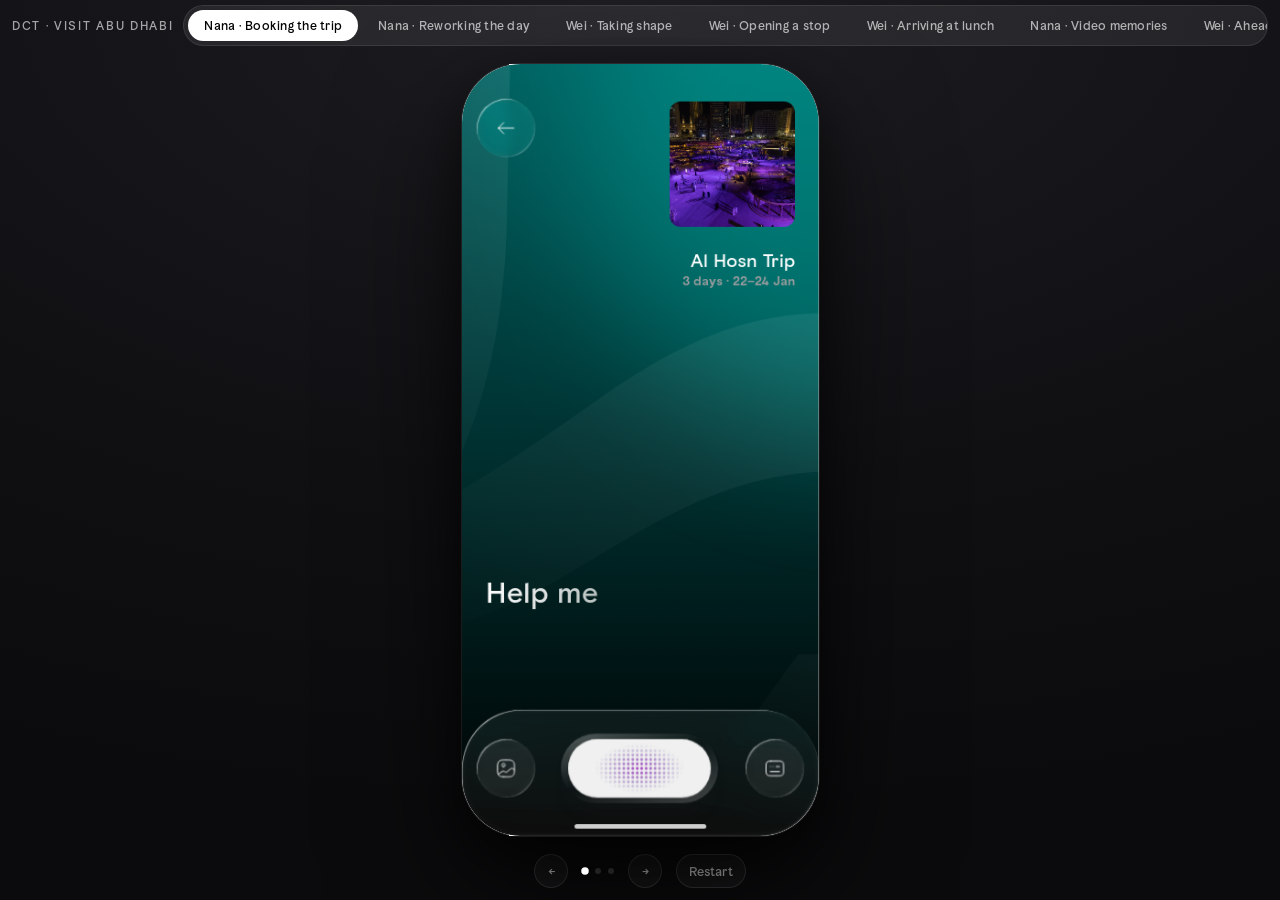
==== index.html @ 46a831d2 "Add the 'ahead of schedule' flow (52:698), also at /spa/ Two Figma frames, one screen. The card is t" ====
<!doctype html>
<html lang="en">
<head>
  <meta charset="utf-8">
  <meta name="viewport" content="width=device-width, initial-scale=1, viewport-fit=cover">
  <meta name="robots" content="noindex, nofollow">
  <title>Al Hosn Trip · DCT Companion Prototype</title>
  <link rel="stylesheet" href="css/styles.css?v=19">
</head>
<body>
  <!-- Liquid Glass lens filters: organic displacement of the backdrop,
       the web analogue of iOS 26's .glassEffect() refraction -->
  <svg class="lg-defs" aria-hidden="true" focusable="false">
    <defs>
      <filter id="lg-lens" x="-20%" y="-20%" width="140%" height="140%" color-interpolation-filters="sRGB">
        <feTurbulence type="fractalNoise" baseFrequency="0.004 0.009" numOctaves="2" seed="17" result="noise"/>
        <feGaussianBlur in="noise" stdDeviation="4" result="soft"/>
        <feDisplacementMap in="SourceGraphic" in2="soft" scale="44" xChannelSelector="R" yChannelSelector="G"/>
      </filter>
      <filter id="lg-lens-sm" x="-30%" y="-30%" width="160%" height="160%" color-interpolation-filters="sRGB">
        <feTurbulence type="fractalNoise" baseFrequency="0.012 0.02" numOctaves="2" seed="7" result="noise"/>
        <feGaussianBlur in="noise" stdDeviation="2.5" result="soft"/>
        <feDisplacementMap in="SourceGraphic" in2="soft" scale="24" xChannelSelector="R" yChannelSelector="G"/>
      </filter>
      <!-- large panels refract far more gently: at card scale the control-layer
           displacement reads as a warp rather than as glass -->
      <filter id="lg-lens-card" x="-15%" y="-15%" width="130%" height="130%" color-interpolation-filters="sRGB">
        <feTurbulence type="fractalNoise" baseFrequency="0.0022 0.005" numOctaves="2" seed="23" result="noise"/>
        <feGaussianBlur in="noise" stdDeviation="6" result="soft"/>
        <feDisplacementMap in="SourceGraphic" in2="soft" scale="18" xChannelSelector="R" yChannelSelector="G"/>
      </filter>
    </defs>
  </svg>

  <div class="touch-cursor" id="touch-cursor" aria-hidden="true"></div>
  <div class="stage">
    <header class="stage-caption">
      <span class="caption-brand">DCT · Visit Abu Dhabi</span>
      <nav class="flow-tabs" id="flow-tabs" aria-label="Journey">
        <span class="flow-glider" aria-hidden="true"></span>
        <button class="flow-tab active" data-flow="booking">Nana · Booking the trip</button>
        <button class="flow-tab" data-flow="rework">Nana · Reworking the day</button>
        <button class="flow-tab" data-flow="home">Wei · Taking shape</button>
        <button class="flow-tab" data-flow="plan">Wei · Opening a stop</button>
        <button class="flow-tab" data-flow="arrive">Wei · Arriving at lunch</button>
        <button class="flow-tab" data-flow="memories">Nana · Video memories</button>
        <button class="flow-tab" data-flow="spa">Wei · Ahead of schedule</button>
      </nav>
    </header>

    <div class="phone-wrap">
      <div class="phone" id="phone">
      <div class="phone-screens">

        <!-- ─────────────── Screen 1 · Voice ask (Nana 3) ─────────────── -->
        <section class="screen s-ask theme-dark active" data-screen="ask">
          <div class="teal-bg">
            <span class="teal-glow-wrap"><img class="teal-glow" src="assets/teal-ellipse.svg" alt=""></span>
            <span class="teal-wave-wrap"><img class="teal-wave" src="assets/teal-wave.svg" alt=""></span>
          </div>

          <button class="circle-btn back-btn on-dark lg lg-sm" data-action="none" aria-label="Back" data-in style="--i:0">
            <img src="assets/icon-arrow-left-white.svg" alt="" width="24" height="24">
          </button>

          <div class="ask-trip-card" data-in style="--i:1">
            <img class="cover kenburns" src="assets/night-market.jpg" alt="Al Hosn night market">
          </div>
          <div class="ask-trip-details" data-in style="--i:2">
            <p class="trip-name on-photo">Al Hosn Trip</p>
            <p class="trip-duration on-photo">3 days · 22–24 Jan</p>
          </div>

          <p class="voice-answer ask-answer" id="ask-answer" aria-live="polite">Help me book everything I need for the trip</p>

          <div class="voice-bar lg" data-in style="--i:1">
            <button class="circle-btn tool-btn tool-left lg lg-sm" aria-label="Gallery">
              <img src="assets/icon-gallery.svg" alt="" width="22" height="22">
            </button>
            <div class="voice-pill lg" id="ask-pill" data-state="idle" role="button" tabindex="0" aria-label="Talk to your companion">
              <span class="pill-glow"></span>
              <img class="pill-idle" src="assets/voice-pill-idle.svg" alt="" width="156" height="64">
              <span class="pill-active">
                <img src="assets/voice-pill-active-dots.svg" alt="" width="120" height="56">
              </span>
            </div>
            <button class="circle-btn tool-btn tool-right lg lg-sm" aria-label="Keyboard">
              <img src="assets/icon-keyboard.svg" alt="" width="24" height="24">
            </button>
          </div>
          <div class="home-indicator hi-light"></div>
        </section>

        <!-- ─────────────── Screen 2 · Booking in progress (Nana 7) ─────────────── -->
        <section class="screen s-loading theme-light" data-screen="loading">
          <span class="host-orb" data-in style="--i:1">
            <img src="assets/avatar.jpg" alt="Your companion host">
          </span>
          <p class="user-echo" data-in style="--i:0">Help me book everything<br aria-hidden="true">I need for the trip</p>

          <p class="ai-reply" id="loading-reply">I booked a flight <br aria-hidden="true">and rented a car for 5</p>

          <article class="book-card card-flight" data-in style="--i:2">
            <img class="card-photo photo-flight blurred" src="assets/flight.jpg" alt="">
            <div class="skel-frost"></div>
            <span class="skel-orb"></span>
            <div class="skel-rows">
              <span class="skel-bar b-sm"></span>
              <span class="skel-bar b-full"></span>
              <span class="skel-bar b-mid"></span>
            </div>
            <div class="skel-loader">
              <span class="arc-wrap">
                <img class="loader-arc" src="assets/loader-arc-80.svg" alt="" width="80" height="80">
                <span class="arc-tip"></span>
              </span>
              <img class="sparkle sparkle-big" src="assets/sparkle-fig-lg.svg" alt="" width="29" height="29">
              <img class="sparkle sparkle-tiny" src="assets/sparkle-fig-sm.svg" alt="" width="9" height="9">
            </div>
          </article>

          <article class="book-card card-car" data-in style="--i:3">
            <img class="card-photo photo-car blurred" src="assets/car.jpg" alt="">
            <div class="skel-frost"></div>
            <span class="skel-orb"></span>
            <div class="skel-rows">
              <span class="skel-bar b-sm"></span>
              <span class="skel-bar b-full"></span>
              <span class="skel-bar b-mid"></span>
            </div>
            <div class="skel-loader">
              <img class="sparkle sparkle-big" src="assets/sparkle-fig-lg.svg" alt="" width="29" height="29">
              <img class="sparkle sparkle-tiny" src="assets/sparkle-fig-sm.svg" alt="" width="9" height="9">
            </div>
          </article>

          <div class="trip-bar bar-light lg" data-in style="--i:1">
            <span class="trip-thumb"><img src="assets/night-market.jpg" alt=""></span>
            <div class="trip-details">
              <p class="tb-name dark-text">Al Hosn Trip</p>
              <p class="tb-duration grey-text">3 days · 22–24 Jan</p>
            </div>
            <button class="orb lg lg-sm orb-on-light" data-action="none" aria-label="Ask companion">
              <img src="assets/orb-dots-figma.svg" alt="" width="48" height="48">
            </button>
          </div>
          <div class="home-indicator hi-dark"></div>
        </section>

        <!-- ─────────────── Screen 3 · Booked results (Nana 8) ─────────────── -->
        <section class="screen s-results theme-light" data-screen="results">
          <span class="host-orb">
            <img src="assets/avatar.jpg" alt="Your companion host">
          </span>
          <p class="user-echo">Help me book everything<br aria-hidden="true">I need for the trip</p>

          <p class="ai-reply" id="results-reply">I booked a flight <br aria-hidden="true">and rented a car for 5</p>

          <article class="book-card card-flight">
            <img class="card-photo photo-flight kenburns" src="assets/flight.jpg" alt="Etihad Airways flight">
            <div class="card-sheen"></div>
            <div class="card-scrim"></div>
            <img class="card-logo logo-flight" src="assets/logo-etihad.png" alt="Etihad Airways" data-in style="--i:1">
            <div class="flight-route" data-in style="--i:2">
              <span class="route-code">RUH</span>
              <img src="assets/icon-airplane-ticket.svg" alt="to" width="24" height="24">
              <span class="route-code">AUH</span>
            </div>
            <div class="flight-when" data-in style="--i:3">
              <img src="assets/icon-calendar.svg" alt="" width="12" height="12">
              <span>Nov 20 2026 - 10:AM - 2:30 H</span>
            </div>
            <button class="confirm-btn breathe" data-action="confirm" data-in style="--i:4">Confirm</button>
          </article>

          <article class="book-card card-car">
            <img class="card-photo photo-car kenburns" src="assets/car.jpg" alt="Rental car">
            <div class="card-sheen"></div>
            <div class="card-scrim"></div>
            <img class="card-logo logo-car" src="assets/logo-car.png" alt="Hertz" data-in style="--i:2">
            <button class="confirm-btn" data-action="confirm" data-in style="--i:5">Confirm</button>
          </article>

          <div class="trip-bar bar-light lg">
            <span class="trip-thumb"><img src="assets/night-market.jpg" alt=""></span>
            <div class="trip-details">
              <p class="tb-name dark-text">Al Hosn Trip</p>
              <p class="tb-duration grey-text">3 days · 22–24 Jan</p>
            </div>
            <button class="orb lg lg-sm orb-on-light" data-action="none" aria-label="Ask companion">
              <img src="assets/orb-dots-figma.svg" alt="" width="48" height="48">
            </button>
          </div>
          <div class="home-indicator hi-dark"></div>
        </section>

        <!-- ═══════ Rework flow · Schedule (stack ⇄ focus) · frames 1, 2, 7, 8 ═══════
             One screen, two states. `data-state` lifts the middle card out of the
             stack; `data-card` swaps which spot sits in that middle slot, so the
             day comes back from the companion holding the newly-added activity. -->
        <section class="screen s-sched theme-light" data-screen="sched" data-state="stack" data-card="artisans">
          <!-- the companion's backdrop, faded up over the day when she takes
               the floor: the only thing that changes between the focus and
               voice moments, so the chrome above it never swaps -->
          <div class="v2-backdrop sched-voice-bg">
            <img class="cover" src="assets/ev-artisans.jpg" alt="">
            <div class="v2-grad"></div>
          </div>

          <span class="host-orb" data-in style="--i:1">
            <img src="assets/avatar-nana.jpg" alt="Your companion host">
          </span>

          <nav class="day-tabs lg" data-tabs="day" aria-label="Trip days" data-in style="--i:0">
            <span class="tab-glider" aria-hidden="true"></span>
            <button class="day-tab active" data-day="1">Day 1</button>
            <button class="day-tab" data-day="2">Day 2</button>
            <button class="day-tab" data-day="3">Day 3</button>
          </nav>

          <div class="sched-stack">
            <article class="ev-card ev-first" data-in style="--i:2">
              <img class="ev-photo kenburns" src="assets/ev-mosque.jpg" alt="">
              <div class="ev-scrim"></div>
              <div class="ev-meta">
                <p class="ev-time">10:00 AM</p>
                <p class="ev-title">Grand Mosque Abu Dhabi</p>
              </div>
            </article>

            <!-- the middle slot: the card the companion reworks -->
            <article class="ev-card ev-mid" data-in style="--i:3">
              <img class="ev-photo mid-artisans kenburns" src="assets/ev-artisans.jpg" alt="">
              <img class="ev-photo mid-hosn kenburns" src="assets/ev-hosn.jpg" alt="">
              <div class="ev-scrim"></div>
              <div class="ev-meta">
                <p class="ev-time">02:00 PM</p>
                <div class="ev-title-swap">
                  <p class="ev-title mid-title-artisans">House of Artisans</p>
                  <p class="ev-title mid-title-hosn">Discover heritage of Qasr Al Hosn</p>
                </div>
              </div>
            </article>

            <article class="ev-card ev-last" data-in style="--i:4">
              <img class="ev-photo kenburns" src="assets/ev-festival.jpg" alt="">
              <div class="ev-scrim"></div>
              <div class="ev-meta">
                <p class="ev-time">04:00 PM</p>
                <p class="ev-title">Al Hosn Festival</p>
              </div>
            </article>
          </div>

          <div class="bottom-veil"></div>
          <div class="trip-bar bar-light lg" data-in style="--i:2">
            <span class="trip-thumb"><img src="assets/night-market.jpg" alt=""></span>
            <div class="trip-details">
              <p class="tb-name dark-text">Al Hosn Trip</p>
              <p class="tb-duration grey-text">3 days · 22–24 Jan</p>
            </div>
            <button class="orb lg lg-sm orb-on-light" data-action="none" aria-label="Ask companion">
              <img src="assets/orb-dots-figma.svg" alt="" width="48" height="48">
            </button>
          </div>

          <!-- the voice moment (frame 3) lives on this same screen, so the
               avatar, day tabs and spot card simply stay where they are -->
          <div class="v2-fade"></div>
          <p class="voice-answer v2-answer" id="v2-answer" aria-live="polite">What we can do instead of going there?</p>
          <button class="orb orb-solo lg lg-sm" id="v2-orb" data-action="none" aria-label="Talk to your companion">
            <span class="orb-halo" aria-hidden="true"></span>
            <img src="assets/orb-dots-figma.svg" alt="" width="48" height="48">
          </button>

          <div class="home-indicator hi-dark"></div>
        </section>

        <!-- ═══════ Rework flow · Searching ⇄ Here you go (frames 4, 5) ═══════
             One screen: the skeletons and the results occupy the same two slots,
             so the answer resolves in place instead of arriving as a new page. -->
        <section class="screen s-search theme-light" data-screen="search" data-state="searching">
          <span class="host-orb" data-in style="--i:1">
            <img src="assets/avatar-nana.jpg" alt="Your companion host">
          </span>

          <nav class="day-tabs lg" data-tabs="day" aria-label="Trip days" data-in style="--i:0">
            <span class="tab-glider" aria-hidden="true"></span>
            <button class="day-tab active" data-day="1">Day 1</button>
            <button class="day-tab" data-day="2">Day 2</button>
            <button class="day-tab" data-day="3">Day 3</button>
          </nav>

          <!-- the day either side of the answer, pushed out of focus -->
          <article class="ev-card se-ghost se-ghost-top">
            <img class="ev-photo" src="assets/ev-mosque.jpg" alt="">
            <div class="ev-scrim"></div>
            <div class="ev-meta">
              <p class="ev-time">10:00 AM</p>
              <p class="ev-title">Grand Mosque Abu Dhabi</p>
            </div>
          </article>
          <article class="ev-card se-ghost se-ghost-bottom">
            <img class="ev-photo" src="assets/ev-festival.jpg" alt="">
            <div class="ev-scrim"></div>
            <div class="ev-meta">
              <p class="ev-time">04:00 PM</p>
              <p class="ev-title">Al Hosn Festival</p>
            </div>
          </article>

          <p class="se-heading" id="se-searching">Searching...</p>
          <p class="se-heading" id="se-hereyougo">Here you go</p>

          <div class="se-row">
            <div class="se-slot">
              <!-- skeleton and result share the slot; only one is ever lit -->
              <div class="sk-card">
                <img class="sk-photo" src="assets/sug-heritage.jpg" alt="">
                <div class="sk-tint"></div>
                <div class="skel-loader sk-loader">
                  <span class="arc-wrap">
                    <img class="loader-arc" src="assets/loader-arc-80.svg" alt="" width="72" height="72">
                    <span class="arc-tip"></span>
                  </span>
                  <img class="sparkle sparkle-big" src="assets/sparkle-fig-lg.svg" alt="" width="26" height="26">
                  <img class="sparkle sparkle-tiny" src="assets/sparkle-fig-sm.svg" alt="" width="8" height="8">
                </div>
                <div class="sk-rows">
                  <span class="skel-bar b-sm"></span>
                  <span class="skel-bar b-full"></span>
                  <span class="skel-bar b-mid"></span>
                </div>
              </div>
              <article class="sug-card">
                <img class="sug-thumb" src="assets/sug-heritage.jpg" alt="">
                <div class="sug-text">
                  <p class="sug-time">02:00 PM</p>
                  <p class="sug-title">Discover heritage of Qasr Al Hosn</p>
                </div>
                <button class="add-btn" id="add-heritage" data-action="none">
                  <img src="assets/icon-add.svg" alt="" width="24" height="24">
                  <span>Add</span>
                </button>
              </article>
            </div>

            <div class="se-slot">
              <div class="sk-card">
                <img class="sk-photo" src="assets/sug-secrets.jpg" alt="">
                <div class="sk-tint"></div>
                <div class="skel-loader sk-loader">
                  <span class="arc-wrap">
                    <img class="loader-arc" src="assets/loader-arc-80.svg" alt="" width="72" height="72">
                    <span class="arc-tip"></span>
                  </span>
                  <img class="sparkle sparkle-big" src="assets/sparkle-fig-lg.svg" alt="" width="26" height="26">
                  <img class="sparkle sparkle-tiny" src="assets/sparkle-fig-sm.svg" alt="" width="8" height="8">
                </div>
                <div class="sk-rows">
                  <span class="skel-bar b-sm"></span>
                  <span class="skel-bar b-full"></span>
                  <span class="skel-bar b-mid"></span>
                </div>
              </div>
              <article class="sug-card">
                <img class="sug-thumb" src="assets/sug-secrets.jpg" alt="">
                <div class="sug-text">
                  <p class="sug-time">02:00 PM</p>
                  <p class="sug-title">Secrets of Qasr Al Hosn</p>
                </div>
                <button class="add-btn" data-action="none">
                  <img src="assets/icon-add.svg" alt="" width="24" height="24">
                  <span>Add</span>
                </button>
              </article>
            </div>
          </div>

          <div class="bottom-veil"></div>
          <div class="trip-bar bar-light lg" data-in style="--i:2">
            <span class="trip-thumb"><img src="assets/night-market.jpg" alt=""></span>
            <div class="trip-details">
              <p class="tb-name dark-text">Al Hosn Trip</p>
              <p class="tb-duration grey-text">3 days · 22–24 Jan</p>
            </div>
            <button class="orb lg lg-sm orb-on-light" data-action="none" aria-label="Ask companion">
              <img src="assets/orb-dots-figma.svg" alt="" width="48" height="48">
            </button>
          </div>
          <div class="home-indicator hi-dark"></div>
        </section>

        <!-- ═══════ Rework flow · Adding to your itinerary (frame 6) ═══════ -->
        <section class="screen s-adding" data-screen="adding">
          <div class="v2-backdrop">
            <img class="cover" src="assets/ev-hosn.jpg" alt="">
            <div class="v2-grad"></div>
          </div>

          <span class="host-orb" data-in style="--i:1">
            <img src="assets/avatar-nana.jpg" alt="Your companion host">
          </span>

          <nav class="day-tabs lg" data-tabs="day" aria-label="Trip days" data-in style="--i:0">
            <span class="tab-glider" aria-hidden="true"></span>
            <button class="day-tab active" data-day="1">Day 1</button>
            <button class="day-tab" data-day="2">Day 2</button>
            <button class="day-tab" data-day="3">Day 3</button>
          </nav>

          <!-- the card itself is the shared #hero-card, riding above the screens -->

          <div class="v2-fade"></div>
          <div class="ad-loader">
            <span class="arc-wrap">
              <img class="loader-arc" src="assets/loader-arc-80.svg" alt="" width="104" height="104">
              <span class="arc-tip big"></span>
            </span>
            <img class="sparkle sparkle-big" src="assets/sparkle-fig-lg.svg" alt="" width="38" height="38">
            <img class="sparkle sparkle-tiny" src="assets/sparkle-fig-sm.svg" alt="" width="12" height="12">
          </div>
          <p class="voice-answer ad-text" id="ad-text">Adding to your Itinerary</p>
          <div class="home-indicator hi-light"></div>
        </section>

        <!-- ═══════ Taking-shape flow · Experience Abu Dhabi homepage (29:507 → 29:374) ═══════
             One scrollable page: the content emerges softly, then the page
             glides down and rests on the "Shape into itinerary" banner. -->
        <section class="screen s-home theme-light" data-screen="home">
          <div class="home-bg" aria-hidden="true">
            <img class="home-swirl" src="assets/ead-pattern.svg" alt="">
          </div>

          <div class="home-scroll" id="home-scroll">
            <div class="home-col">
              <div class="home-hero" data-in style="--i:0">
                <h1 class="home-title">Your Abu Dhabi is taking shape!</h1>
                <p class="home-sub">3 place saved - shared with Wei</p>
              </div>

              <div class="saved-row">
                <article class="saved-card" data-in style="--i:1">
                  <img class="cover kenburns" src="assets/saved-art.jpg" alt="Family Art Trail">
                  <div class="saved-veil"></div>
                  <div class="saved-meta">
                    <p class="saved-name">Family Art Trail</p>
                    <p class="saved-note">2hrs • ages 6-12</p>
                  </div>
                </article>
                <article class="saved-card" data-in style="--i:2">
                  <img class="cover kenburns" src="assets/saved-hosn.jpg" alt="Qasr Al Hosn">
                  <div class="saved-veil"></div>
                  <div class="saved-meta">
                    <p class="saved-name">Qasr Al Hosn</p>
                    <p class="saved-note">Oldest building in the city</p>
                  </div>
                </article>
                <article class="saved-card" data-in style="--i:3">
                  <img class="cover kenburns" src="assets/saved-market.jpg" alt="Mina Zayed Market">
                  <div class="saved-veil"></div>
                  <div class="saved-meta">
                    <p class="saved-name">Mina Zayed Market</p>
                    <p class="saved-note">Local market</p>
                  </div>
                </article>
              </div>

              <div class="dates-card lg lg-card" data-in style="--i:4">
                <div class="dates-head">
                  <p class="dates-title">During you dates</p>
                  <p class="dates-range">14-20 Nov</p>
                </div>
                <div class="dates-rows">
                  <div class="date-row">
                    <span class="date-chip"><b>14</b>NOV</span>
                    <div class="date-text">
                      <p class="date-name">Qasr Al Hosn evening tour</p>
                      <p class="date-note">Explore secrets of old town</p>
                    </div>
                  </div>
                  <div class="date-row">
                    <span class="date-chip"><b>15</b>NOV</span>
                    <div class="date-text">
                      <p class="date-name">Cooking workshop</p>
                      <p class="date-note">Cultural experience</p>
                    </div>
                  </div>
                  <div class="date-row">
                    <span class="date-chip"><b>15</b>NOV</span>
                    <div class="date-text">
                      <p class="date-name">Secrets of Qasr Al Hosn</p>
                      <p class="date-note">Explore secrets of old town</p>
                    </div>
                  </div>
                </div>
              </div>

              <article class="shape-banner" id="shape-banner" data-in style="--i:5">
                <img class="banner-photo" src="assets/banner-shade.jpg" alt="">
                <div class="banner-grad"></div>
                <div class="banner-card lg lg-card">
                  <p class="banner-text">Shape into itinerary everything that you’ve saved.</p>
                  <button class="ask-btn" data-action="none">Ask Abu Dhabi</button>
                </div>
              </article>
            </div>
          </div>

          <div class="home-topfade"></div>
          <header class="home-header" data-in style="--i:0">
            <img class="home-logo" src="assets/ead-logo.svg" alt="Experience Abu Dhabi" width="103" height="26">
            <img class="home-controls" src="assets/ead-header-btns.svg" alt="" width="75" height="30">
          </header>

          <!-- the tab bar is one flattened export (33:832), so its glass and
               the sparkle's glow read exactly as designed -->
          <img class="home-nav" src="assets/home-navbar.png?v=2" alt="App sections"
               width="390" height="117" data-in style="--i:1">
        </section>

        <!-- ═══════ Opening-a-stop flow · day plan (34:1563 → 34:1727) ═══════
             The timeline scrolls to its last stop, then that card grows into
             the detail card — the same card throughout, so the open reads as
             one gesture rather than a new screen. -->
        <section class="screen s-plan theme-light" data-screen="plan" data-state="top">
          <div class="plan-scroll" id="plan-scroll">
            <div class="plan-col">
              <div class="plan-hero" data-in style="--i:1">
                <h1 class="plan-title">Your Abu Dhabi Trip</h1>
                <p class="plan-sub">14-20 Nov • 3 travellers - shared with Wei</p>
              </div>

              <nav class="plan-days lg lg-card" data-tabs="plan" aria-label="Trip days" data-in style="--i:2">
                <span class="plan-glider" aria-hidden="true"></span>
                <button class="plan-day active">Day 1</button>
                <button class="plan-day">Day 2</button>
                <button class="plan-day">Day 3</button>
                <button class="plan-day">Day 4</button>
              </nav>

              <div class="timeline" id="timeline">
                <div class="tl-row" data-in style="--i:3">
                  <div class="tl-rail"><span class="tl-dot"></span><span class="tl-time">09:30</span><span class="tl-line"></span></div>
                  <article class="tl-card">
                    <img class="tl-photo ph-louvre" src="assets/tl-louvre.jpg" alt="">
                    <div class="tl-grad"></div>
                    <div class="tl-meta">
                      <p class="tl-name"><b>Louvre Abu Dhabi -</b> Family Art Trail</p>
                      <p class="tl-note">2 hrs•Saadiyat Island • Family ticket</p>
                    </div>
                    <span class="tl-more"><img src="assets/icon-dot.svg" alt=""><img src="assets/icon-dot.svg" alt=""><img src="assets/icon-dot.svg" alt=""></span>
                  </article>
                </div>

                <div class="tl-row" data-in style="--i:4">
                  <div class="tl-rail"><span class="tl-dot"></span><span class="tl-time">14:00</span><span class="tl-line"></span></div>
                  <article class="tl-card">
                    <img class="tl-photo" src="assets/tl-fanar.jpg" alt="">
                    <div class="tl-grad"></div>
                    <div class="tl-meta">
                      <p class="tl-name"><b>Al Fanar - Lunch</b></p>
                      <p class="tl-note">2 min walk · kids' menu</p>
                    </div>
                    <span class="tl-more"><img src="assets/icon-dot.svg" alt=""><img src="assets/icon-dot.svg" alt=""><img src="assets/icon-dot.svg" alt=""></span>
                  </article>
                </div>

                <div class="tl-row" data-in style="--i:5">
                  <div class="tl-rail"><span class="tl-dot"></span><span class="tl-time">16:00</span><span class="tl-line"></span></div>
                  <article class="tl-card">
                    <img class="tl-photo" src="assets/tl-teamlab.jpg" alt="">
                    <div class="tl-grad"></div>
                    <div class="tl-meta">
                      <p class="tl-name"><b>teamLab Phenomena</b></p>
                      <p class="tl-note">Moved earlier · 2.5 hrs</p>
                    </div>
                    <span class="tl-more"><img src="assets/icon-dot.svg" alt=""><img src="assets/icon-dot.svg" alt=""><img src="assets/icon-dot.svg" alt=""></span>
                  </article>
                </div>

                <div class="tl-row" data-in style="--i:6">
                  <div class="tl-rail"><span class="tl-dot"></span><span class="tl-time">20:00</span></div>
                  <article class="tl-card tl-qasr" id="qasr-card" data-action="none">
                    <img class="tl-photo ph-qasr" src="assets/tl-qasr.jpg" alt="">
                    <div class="tl-grad"></div>
                    <div class="tl-meta">
                      <p class="tl-name"><b>Qasr Al Hosn — evening tour</b></p>
                      <p class="tl-note">Year-round · the fort after dark</p>
                    </div>
                    <span class="tl-more"><img src="assets/icon-dot.svg" alt=""><img src="assets/icon-dot.svg" alt=""><img src="assets/icon-dot.svg" alt=""></span>
                  </article>
                </div>
              </div>
            </div>
          </div>

          <!-- the scrims that push the day back while the stop is open -->
          <div class="plan-veil plan-veil-top"></div>
          <div class="plan-veil plan-veil-bottom"></div>

          <!-- the stop, grown from the card the finger touched -->
          <article class="detail-card" id="detail-card" aria-hidden="true">
            <img class="tl-photo ph-qasr" src="assets/tl-qasr.jpg" alt="">
            <div class="tl-grad detail-grad"></div>
            <div class="detail-meta">
              <p class="detail-name">Qasr Al Hosn — evening tour</p>
              <p class="detail-note">Year-round · the fort after dark</p>
            </div>
            <div class="detail-info lg lg-card">
              <img src="assets/icon-info.svg" alt="" width="18" height="18">
              <p>The oldest building in the city, ten minutes from dinner. Open all year.</p>
            </div>
          </article>

          <div class="detail-actions" id="detail-actions">
            <button class="act-share" data-action="none">
              <span>Share with Wei</span>
              <img src="assets/icon-share.svg" alt="" width="20" height="20">
            </button>
            <button class="act-edit lg lg-card" data-action="none">Edit</button>
          </div>

          <button class="circle-btn plan-back lg lg-sm" data-action="none" aria-label="Back" data-in style="--i:0">
            <img src="assets/icon-arrow-left-dark.svg" alt="" width="24" height="24">
          </button>
          <img class="plan-controls" src="assets/plan-header-btns.svg" alt="" width="75" height="30" data-in style="--i:0">

          <img class="home-nav" src="assets/home-navbar.png?v=2" alt="App sections"
               width="390" height="117" data-in style="--i:1">
        </section>

        <!-- ═══════ Arriving-at-lunch flow · next stop → order (34:2403 → 34:2426) ═══════ -->
        <section class="screen s-arrive" data-screen="arrive" data-state="stop">
          <!-- the restaurant, blurred behind the whole screen -->
          <div class="arr-bg">
            <img class="cover" src="assets/tl-fanar.jpg" alt="">
            <div class="arr-grad"></div>
          </div>

          <button class="circle-btn arr-back lg lg-sm" data-action="none" aria-label="Back" data-in style="--i:0">
            <img src="assets/icon-arrow-left-white.svg" alt="" width="24" height="24">
          </button>
          <img class="arr-controls" src="assets/plan-header-btns.svg" alt="" width="75" height="30" data-in style="--i:0">

          <!-- ── the stop card ── -->
          <p class="arr-heading" data-in style="--i:1">Your Next Stop:</p>
          <article class="arr-card" data-in style="--i:2">
            <img class="cover kenburns" src="assets/tl-fanar.jpg" alt="Al Fanar">
            <div class="arr-card-grad"></div>
            <div class="arr-card-meta">
              <p class="arr-card-name">Al Fanar - Lunch</p>
              <p class="arr-card-note">2 min walk · kids' menu</p>
            </div>
          </article>
          <div class="arr-fade"></div>
          <button class="arr-cta breathe" id="here-btn" data-action="none" data-in style="--i:3">I'm here</button>
          <div class="home-indicator hi-light arr-hi"></div>

          <!-- ── the recommendation, revealed by the tap ── -->
          <span class="arr-thumb">
            <img src="assets/tl-fanar.jpg" alt="">
          </span>
          <p class="arr-echo">I'm here. What should I order?</p>
          <p class="arr-reply" id="arr-reply">Based on what guests love here, I'd recommend you:</p>

          <div class="dish-row">
            <article class="dish-card" style="--d:0">
              <img class="cover" src="assets/dish-hammour.jpg" alt="Grilled hammour">
              <div class="dish-grad"></div>
              <button class="dish-add" data-action="none" aria-label="Add Grilled hammour">
                <img src="assets/icon-add-white.svg" alt="" width="24" height="24">
              </button>
              <div class="dish-meta">
                <p class="dish-name">Grilled hammour</p>
                <p class="dish-likes"><img src="assets/icon-heart.svg" alt="" width="20" height="20">312 people liked</p>
              </div>
            </article>
            <article class="dish-card" style="--d:1">
              <img class="cover" src="assets/dish-mezze.jpg" alt="Mezze platter">
              <div class="dish-grad"></div>
              <button class="dish-add" data-action="none" aria-label="Add Mezze platter">
                <img src="assets/icon-add-white.svg" alt="" width="24" height="24">
              </button>
              <div class="dish-meta">
                <p class="dish-name">Mezze platter</p>
                <p class="dish-likes"><img src="assets/icon-heart.svg" alt="" width="20" height="20">296 people liked</p>
              </div>
            </article>
          </div>

          <img class="home-nav arr-nav" src="assets/home-navbar.png?v=2" alt="App sections"
               width="390" height="117">
        </section>

        <!-- ─── Screen · Video memories board (48:579 → 48:605) ───
             Two steps on one screen: the board, then the same board frosted
             back while the companion reads the trip out loud. The blur has to
             rise over the real collage, so this can never be two screens. -->
        <section class="screen s-vm theme-light" data-screen="vm" data-state="board">
          <img class="vm-field" src="assets/vm-lilac.svg" alt="" aria-hidden="true">

          <h1 class="vm-title" data-in style="--i:0">Make your<br aria-hidden="true">Video Memories</h1>

          <div class="vm-collage">
            <article class="vm-card vm-louvre" data-in style="--i:1">
              <img class="cover kenburns" src="assets/vm-louvre.jpg" alt="Louvre Abu Dhabi">
            </article>
            <article class="vm-card vm-mazi" data-in style="--i:2">
              <img class="cover kenburns" src="assets/vm-mazi.jpg" alt="Dinner at Mazi">
            </article>
            <article class="vm-card vm-spa" data-in style="--i:3">
              <img class="cover kenburns" src="assets/vm-spa.jpg" alt="Spa morning">
            </article>
            <div class="vm-slot" data-in style="--i:4">
              <img src="assets/icon-gallery-edit.svg" alt="" width="32" height="32">
            </div>
            <span class="vm-tag tag-mazi" data-in style="--i:3">Mazi</span>
            <span class="vm-tag tag-spa" data-in style="--i:4">Spa</span>
          </div>

          <div class="trip-bar bar-light lg vm-bar" data-in style="--i:2">
            <span class="trip-thumb"><img src="assets/vm-shoptalk.jpg" alt=""></span>
            <div class="trip-details">
              <p class="tb-name dark-text">Luxe ShopTalk</p>
              <p class="tb-duration grey-text">4 days · 2-4 Feb</p>
            </div>
            <button class="orb lg lg-sm orb-on-light" data-action="none" aria-label="Ask companion">
              <img src="assets/orb-dots-figma.svg" alt="" width="48" height="48">
            </button>
          </div>

          <!-- the frost that settles over the board while the companion talks -->
          <div class="vm-sheet"></div>
          <p class="vm-prompt" id="vm-prompt">Let’s generate the Video memories</p>
          <button class="vm-gen" id="vm-gen" data-action="none" aria-label="Generate the video memories">
            <img src="assets/vm-gen-pill.svg" alt="" width="169" height="88">
          </button>

          <div class="home-indicator hi-dark"></div>
        </section>

        <!-- ─── Screen · Generating the memories (48:628) ─── -->
        <section class="screen s-gen" data-screen="gen">
          <img class="gen-streak" src="assets/vm-streak.svg" alt="" aria-hidden="true">

          <article class="gen-card gen-left" data-in style="--i:1">
            <img class="cover kenburns" src="assets/vm-corniche.jpg" alt="">
          </article>
          <article class="gen-card gen-right" data-in style="--i:2">
            <img class="cover kenburns" src="assets/vm-spa-room.jpg" alt="">
          </article>
          <article class="gen-card gen-mid" data-in style="--i:0">
            <img class="cover kenburns" src="assets/vm-hall.jpg" alt="">
            <span class="gen-sheen"></span>
          </article>

          <div class="gen-veil"></div>

          <div class="gen-loader" data-in style="--i:3">
            <span class="gen-disc lg lg-sm"></span>
            <span class="gen-ring"></span>
            <img class="gen-spark spark-big" src="assets/sparkle-fig-lg.svg" alt="" width="38" height="38">
            <img class="gen-spark spark-sm" src="assets/sparkle-fig-sm.svg" alt="" width="12" height="12">
          </div>
          <p class="gen-text" id="gen-text" aria-live="polite">Generating Your<br aria-hidden="true">Trip Memories</p>

          <div class="home-indicator hi-light"></div>
        </section>

        <!-- ─── Screen · Your trip highlights (48:644) ─── -->
        <section class="screen s-high theme-light" data-screen="high">
          <img class="vm-field high-field" src="assets/vm-lilac.svg" alt="" aria-hidden="true">

          <p class="high-intro" data-in style="--i:0">You leaned into waterfront walks, scenic runs,
            spa mornings and destination dining.</p>

          <article class="high-card high-back" data-in style="--i:1">
            <img class="cover" src="assets/vm-corniche.jpg" alt="">
          </article>
          <article class="high-card high-front" data-in style="--i:1">
            <img class="cover kenburns" src="assets/vm-waterfront.jpg" alt="Walking the Corniche">
            <div class="high-grad"></div>
          </article>
          <p class="high-days" data-in style="--i:2">4 Days</p>
          <h2 class="high-title" data-in style="--i:2">Your Trip<br aria-hidden="true">Highlights</h2>

          <span class="high-pill" data-in style="--i:3">Ready to share</span>
          <figure class="high-quote" data-in style="--i:4">
            <img src="assets/vm-avatar.jpg" alt="" width="40" height="40">
            <figcaption>Unforgettable Middle East experience!</figcaption>
          </figure>

          <button class="high-share breathe" data-action="none" data-in style="--i:5">Share</button>

          <div class="home-indicator hi-dark"></div>
        </section>

        <!-- ─── Screen · Ahead of schedule (52:716 → 52:699) ───
             Two steps on one screen, because the card is the same card: the
             tap on "Add to your plan" has to move it, not replace it. -->
        <section class="screen s-spa" data-screen="spa" data-state="offer">
          <div class="spa-field">
            <img class="spa-streak" src="assets/spa-streak.svg" alt="" aria-hidden="true">
            <span class="spa-glow"><img src="assets/spa-glow.svg" alt="" aria-hidden="true"></span>
          </div>

          <!-- the same photo the card holds, thrown out of focus behind it -->
          <div class="spa-wash">
            <img class="spa-wash-photo" src="assets/spa-bowl.jpg" alt="">
            <div class="spa-wash-top"></div>
            <div class="spa-wash-light"></div>
            <div class="spa-wash-dark"></div>
          </div>

          <button class="circle-btn back-btn spa-back lg lg-sm" data-action="none" aria-label="Back" data-in style="--i:0">
            <img src="assets/icon-arrow-left-white.svg" alt="" width="24" height="24">
          </button>

          <p class="spa-note" data-in style="--i:1">
            <b>You're ahead of schedule!</b><br aria-hidden="true">
            You've got extra time before your flight. Want to try something you didn't plan?
          </p>

          <article class="spa-card" id="spa-card" data-in style="--i:2">
            <img class="cover kenburns" src="assets/spa-bowl.jpg" alt="A morning spa treatment">
            <div class="spa-grad-foot"></div>
            <div class="spa-grad-head"></div>
            <div class="spa-chips">
              <span class="spa-chip">
                <img src="assets/icon-chip-sparkle.svg" alt="" width="18" height="20">
                Matches your interest in Wellness
              </span>
              <span class="spa-chip">
                <img src="assets/icon-chip-timer.svg" alt="" width="19" height="19">
                Fits before your airport transfer
              </span>
            </div>
            <div class="spa-details">
              <h2 class="spa-title">A morning spa treatment</h2>
              <p class="spa-meta">St. Regis Saadiyat<i class="spa-sep"> · </i><br class="spa-break" aria-hidden="true">5-min drive · available now</p>
            </div>
          </article>

          <button class="spa-add breathe" id="spa-add" data-in style="--i:3">Add to<br aria-hidden="true">your plan</button>

          <div class="voice-bar spa-bar" data-in style="--i:3">
            <button class="circle-btn tool-btn tool-left lg lg-sm" data-action="none" aria-label="Gallery">
              <img src="assets/icon-gallery.svg" alt="" width="22" height="22">
            </button>
            <div class="voice-pill lg" data-state="idle" role="button" tabindex="0" aria-label="Talk to your companion">
              <span class="pill-glow"></span>
              <img class="pill-idle" src="assets/voice-pill-idle.svg" alt="" width="156" height="64">
              <span class="pill-active">
                <img src="assets/voice-pill-active-dots.svg" alt="" width="120" height="56">
              </span>
            </div>
            <button class="circle-btn tool-btn tool-right lg lg-sm" data-action="none" aria-label="Keyboard">
              <img src="assets/icon-keyboard.svg" alt="" width="24" height="24">
            </button>
          </div>

          <!-- the same loader the rework flow files a card with -->
          <div class="ad-loader spa-loader">
            <span class="arc-wrap">
              <img class="loader-arc" src="assets/loader-arc-80.svg" alt="" width="104" height="104">
              <span class="arc-tip big"></span>
            </span>
            <img class="sparkle sparkle-big" src="assets/sparkle-fig-lg.svg" alt="" width="38" height="38">
            <img class="sparkle sparkle-tiny" src="assets/sparkle-fig-sm.svg" alt="" width="12" height="12">
          </div>
          <p class="voice-answer ad-text spa-adding" id="spa-adding">Adding to your Itinerary</p>

          <div class="home-indicator hi-light"></div>
        </section>

        <!-- ── the reworked card, shared across steps 6→8 ──
             One element riding above the screens from the adding moment until
             the schedule takes over, so the card can never blink or double
             during a dissolve. -->
        <article class="ev-card hero-card" id="hero-card" aria-hidden="true">
          <img class="ev-photo kenburns" src="assets/ev-hosn.jpg" alt="">
          <div class="ev-scrim"></div>
          <div class="ev-sheen"></div>
          <div class="ev-meta">
            <p class="ev-time">02:00 PM</p>
            <p class="ev-title">Discover heritage of Qasr Al Hosn</p>
          </div>
        </article>

      </div>
      </div>
    </div>

    <footer class="stage-controls">
      <button class="ctrl-btn" id="nav-prev" aria-label="Previous screen">←</button>
      <div class="step-dots" id="step-dots"></div>
      <button class="ctrl-btn" id="nav-next" aria-label="Next screen">→</button>
      <button class="ctrl-btn ctrl-restart" id="nav-restart">Restart</button>
    </footer>
  </div>

  <script src="js/app.js?v=19"></script>
</body>
</html>
---- css/styles.css ----
/* ═══════════════════════════════════════════════════════════════════
   DCT · Al Hosn Trip — booking flow prototype
   Recreated from Figma: DCT / "Nana 3 → Nana 7 → Nana 8"
   Shell, motion system and Liquid Glass material shared with the
   companion prototype (app-fc9ffa1a46.vercel.app) — one app, new flow.
   ═══════════════════════════════════════════════════════════════════ */

@font-face {
  font-family: 'Abu Dhabi Basis';
  src: url('../fonts/AbuDhabiBasis-Light.otf') format('opentype');
  font-weight: 300;
  font-display: swap;
}
@font-face {
  font-family: 'Abu Dhabi Basis';
  src: url('../fonts/AbuDhabiBasis-Regular.otf') format('opentype');
  font-weight: 400;
  font-display: swap;
}
@font-face {
  font-family: 'Abu Dhabi Basis';
  src: url('../fonts/AbuDhabiBasis-Medium.otf') format('opentype');
  font-weight: 500;
  font-display: swap;
}
@font-face {
  font-family: 'Abu Dhabi Basis';
  src: url('../fonts/AbuDhabiBasis-Bold.otf') format('opentype');
  font-weight: 700;
  font-display: swap;
}

:root {
  /* brand */
  --brand-royal: #4c0c47;
  --brand-palm: #00605f;
  --black: #000000;
  --white: #ffffff;
  --grey-1: #565a5c;
  --grey-2: #898c8d;
  --grey-3: #dddddd;
  --grey-5: #f0f0f0;
  --surface-sunken: #f5f5f5;
  --bg-light: #e9e9e9;
  /* radii */
  --r-device: 64px;
  --r-card: 32px;
  --r-spot: 16px;
  --r-btn: 40px;
  /* motion */
  --ease-out: cubic-bezier(0.22, 0.68, 0.26, 1);
  --screen-ms: 680ms;
  /* how far a card tilts when it is out of the stack — kept as one value so
     the adding card and the card it lands as can never drift apart */
  --tilt-held: -1.1deg;
  --tilt-voice: -0.4deg;
}

* {
  margin: 0;
  padding: 0;
  box-sizing: border-box;
  /* kill the browser's blue tap-highlight flash on touch/emulated taps */
  -webkit-tap-highlight-color: transparent;
}

/* no focus ring on pointer taps — keyboard focus keeps a visible ring */
button:focus:not(:focus-visible),
[role="button"]:focus:not(:focus-visible) { outline: none; }
button, [role="button"] { user-select: none; -webkit-user-select: none; }

html, body { height: 100%; }

body {
  font-family: 'Abu Dhabi Basis', -apple-system, 'Segoe UI', sans-serif;
  background: radial-gradient(120% 90% at 50% 0%, #1d1d22 0%, #101013 60%, #0b0b0d 100%);
  color: var(--white);
  -webkit-font-smoothing: antialiased;
  text-rendering: optimizeLegibility;
  overflow: hidden;
}

button { font-family: inherit; }
img { user-select: none; -webkit-user-drag: none; }

/* ─────────────────────── Touch cursor (desktop) ─────────────────────── */

@media (pointer: fine) {
  body, body * { cursor: none !important; }
}

.touch-cursor {
  position: fixed;
  left: 0;
  top: 0;
  width: 26px;
  height: 26px;
  margin: -13px 0 0 -13px;
  border: 1.5px solid rgba(255, 255, 255, 0.95);
  border-radius: 50%;
  background: rgba(255, 255, 255, 0);
  mix-blend-mode: difference;
  pointer-events: none;
  z-index: 9999;
  opacity: 0;
  transition: scale 0.28s cubic-bezier(0.34, 1.56, 0.64, 1), background 0.2s, opacity 0.25s;
  scale: 1;
}
.touch-cursor.visible { opacity: 1; }
.touch-cursor.down {
  scale: 1.7;
  background: rgba(255, 255, 255, 0.4);
}
@media (pointer: coarse) {
  .touch-cursor { display: none; }
}

/* tap ripple inside the phone */
.tap-ripple {
  position: absolute;
  width: 12px;
  height: 12px;
  margin: -6px 0 0 -6px;
  border-radius: 50%;
  background: rgba(255, 255, 255, 0.45);
  box-shadow: 0 0 24px rgba(255, 255, 255, 0.35);
  pointer-events: none;
  z-index: 90;
  animation: ripple-out 0.55s cubic-bezier(0.2, 0.6, 0.3, 1) forwards;
}
@keyframes ripple-out {
  from { scale: 0.4; opacity: 0.9; }
  to { scale: 7; opacity: 0; }
}

/* ─────────────────── Motion utilities (micro animations) ─────────────────── */

[data-in] { opacity: 0; }
.screen.active [data-in] {
  animation: rise-in 0.95s cubic-bezier(0.22, 1, 0.36, 1) forwards;
  animation-delay: calc(var(--i, 0) * 115ms + 180ms);
}
@keyframes rise-in {
  from { opacity: 0; translate: 0 26px; }
  to { opacity: 1; translate: 0 0; }
}

/* Entrance held. A forwards-filling animation outranks normal declarations,
   so while `rise-in` is applied no state rule can dim or fade these elements.
   app.js clears the animation inline (the only way to beat an animation
   without a specificity war) and adds this class; the low specificity here
   is deliberate, so every state rule below still wins on opacity. */
.entrance-held [data-in] { opacity: 1; }

/* slow cinematic drift inside photos (Fantasy-style ken burns) */
.kenburns {
  animation: kenburns 22s ease-in-out infinite alternate;
}
@keyframes kenburns {
  from { scale: 1.08; }
  to { scale: 1.16; }
}
/* the results-card photos carry their own Figma crop (width/left offsets),
   so their drift must compose with it instead of replacing it */
.card-photo.kenburns { animation-name: kenburns-crop; }
@keyframes kenburns-crop {
  from { transform: scale(1.02); }
  to { transform: scale(1.1); }
}

/* soft breathing on primary CTAs */
.breathe { animation: cta-breathe 3.2s ease-in-out infinite; }
@keyframes cta-breathe {
  0%, 100% { scale: 1; }
  50% { scale: 1.035; }
}
/* elements that both enter and breathe need the two animations composed */
.screen.active .breathe[data-in] {
  animation:
    rise-in 0.95s cubic-bezier(0.22, 1, 0.36, 1) forwards,
    cta-breathe 3.2s ease-in-out infinite;
  animation-delay: calc(var(--i, 0) * 115ms + 180ms), calc(var(--i, 0) * 115ms + 1300ms);
}

/* spoken words materialise one by one */
.qw {
  display: inline-block;
  opacity: 0;
  translate: 0 14px;
  filter: blur(8px);
  transition:
    opacity 0.7s ease,
    translate 0.75s cubic-bezier(0.22, 1, 0.36, 1),
    filter 0.7s ease;
}
.qw.on {
  opacity: 1;
  translate: 0 0;
  filter: blur(0);
}

/* ═══════════════════ Liquid Glass material (iOS 26) ═══════════════════
   Three optical ingredients, per Apple's Liquid Glass guidance:
   1. lensing — the backdrop refracts through an SVG displacement filter
      (Chromium renders it; other engines gracefully keep the plain frost)
   2. specular rim — light catches the top edge, a softer glint below
   3. interactivity — glass brightens and flexes under the finger
   Applied only to the controls/navigation layer, never to content. */

.lg-defs { position: absolute; width: 0; height: 0; overflow: hidden; }

.lg {
  position: relative;
  isolation: isolate;
  -webkit-backdrop-filter: blur(16px) saturate(1.4);
  backdrop-filter: blur(16px) saturate(1.4);
  backdrop-filter: url(#lg-lens) blur(10px) saturate(1.4) brightness(1.04);
}
.lg-sm {
  -webkit-backdrop-filter: blur(10px) saturate(1.4);
  backdrop-filter: blur(10px) saturate(1.4);
  backdrop-filter: url(#lg-lens-sm) blur(6px) saturate(1.4) brightness(1.05);
}
/* Large content panels. Apple's guidance is to use the material sparingly and
   to let a surface grow more opaque as it takes focus, so these lean on frost
   and the specular rim rather than the controls' pronounced lensing. */
.lg-card {
  -webkit-backdrop-filter: blur(24px) saturate(1.5);
  backdrop-filter: blur(24px) saturate(1.5);
  backdrop-filter: url(#lg-lens-card) blur(18px) saturate(1.5) brightness(1.02);
}

.lg::after {
  content: "";
  position: absolute;
  inset: 0;
  border-radius: inherit;
  pointer-events: none;
  z-index: 2;
  box-shadow:
    inset 1.5px 1.5px 1px -1px rgba(255, 255, 255, 0.65),
    inset -1.5px -1.5px 1px -1px rgba(255, 255, 255, 0.28),
    inset 0 0 12px rgba(255, 255, 255, 0.06);
  transition: box-shadow 0.25s ease;
}

/* gel-like reaction under the finger */
button.lg:active::after {
  box-shadow:
    inset 1.5px 1.5px 1.5px -1px rgba(255, 255, 255, 0.9),
    inset -1.5px -1.5px 1.5px -1px rgba(255, 255, 255, 0.5),
    inset 0 0 22px rgba(255, 255, 255, 0.2);
}

/* accessibility: honour reduced transparency with opaque surfaces */
@media (prefers-reduced-transparency: reduce) {
  .lg, .lg-sm {
    -webkit-backdrop-filter: none;
    backdrop-filter: none;
  }
  .voice-bar.lg { background: rgba(24, 22, 26, 0.92); }
  .trip-bar.lg { background: rgba(255, 255, 255, 0.92); }
  .dates-card.lg { background: rgba(255, 255, 255, 0.82); }
  .banner-card.lg { background: rgba(255, 255, 255, 0.95); }
}

/* ─────────────────────────── Stage chrome ─────────────────────────── */

.stage {
  position: fixed;
  inset: 0;
  display: grid;
  /* the column must not grow to the caption's natural width, or a long tab
     row pushes the phone off-centre in a narrow window */
  grid-template-columns: minmax(0, 1fr);
  grid-template-rows: 1fr auto 1fr;
  justify-items: center;
  align-items: center;
}

.stage-caption {
  align-self: end;
  max-width: 100%;
  box-sizing: border-box;
  padding-inline: 12px;
  padding-bottom: 18px;
  font-size: 12px;
  letter-spacing: 0.14em;
  text-transform: uppercase;
  color: rgba(255, 255, 255, 0.38);
  display: flex;
  gap: 10px;
  align-items: center;
  white-space: nowrap;
}
.caption-brand { color: rgba(255, 255, 255, 0.62); font-weight: 500; }

.flow-tabs {
  position: relative;
  display: flex;
  gap: 4px;
  padding: 4px;
  border-radius: 100px;
  background: rgba(255, 255, 255, 0.07);
  border: 1px solid rgba(255, 255, 255, 0.09);
  /* with several flows the row can outgrow a narrow window — it scrolls
     rather than stretching the stage */
  max-width: 100%;
  overflow-x: auto;
  overscroll-behavior-x: contain;
  scrollbar-width: none;
}
.flow-tabs::-webkit-scrollbar { display: none; }
.flow-tab { flex: 0 0 auto; }
.flow-glider {
  position: absolute;
  left: 0;
  top: 4px;
  height: calc(100% - 8px);
  width: 120px;
  border-radius: 100px;
  background: #fff;
  translate: 4px 0;
  transition: translate 0.5s cubic-bezier(0.3, 1.2, 0.4, 1), width 0.35s var(--ease-out);
}
.flow-glider.solo { width: calc(100% - 8px); }
.flow-tab {
  position: relative;
  z-index: 1;
  border: 0;
  background: transparent;
  border-radius: 100px;
  padding: 8px 16px;
  font-size: 12.5px;
  font-weight: 500;
  letter-spacing: 0.02em;
  color: rgba(255, 255, 255, 0.65);
  cursor: pointer;
  transition: color 0.4s ease;
  text-transform: none;
}
.flow-tab.active { color: #000; }

.stage-controls {
  align-self: start;
  margin-top: 18px;
  display: flex;
  align-items: center;
  gap: 14px;
}

.ctrl-btn {
  height: 34px;
  min-width: 34px;
  padding: 0 12px;
  border: 1px solid rgba(255, 255, 255, 0.14);
  border-radius: 100px;
  background: rgba(255, 255, 255, 0.05);
  color: rgba(255, 255, 255, 0.75);
  font-size: 13px;
  font-weight: 500;
  cursor: pointer;
  transition: background 0.2s, color 0.2s;
}
.ctrl-btn:hover { background: rgba(255, 255, 255, 0.12); color: #fff; }

.step-dots { display: flex; gap: 7px; }
.step-dots span {
  width: 6px; height: 6px;
  border-radius: 50%;
  background: rgba(255, 255, 255, 0.22);
  transition: background 0.25s, transform 0.25s;
}
.step-dots span.on { background: #fff; transform: scale(1.25); }

/* ─────────────────────────── Phone frame ─────────────────────────── */

.phone-wrap {
  width: calc(390px * var(--phone-scale, 1));
  height: calc(844px * var(--phone-scale, 1));
}

.phone {
  width: 390px;
  height: 844px;
  border-radius: var(--r-device);
  position: relative;
  transform: scale(var(--phone-scale, 1));
  transform-origin: top left;
  box-shadow:
    0 0 0 1px rgba(255, 255, 255, 0.09),
    0 60px 140px rgba(0, 0, 0, 0.65),
    0 24px 48px rgba(0, 0, 0, 0.45);
}

.phone-screens {
  position: absolute;
  inset: 0;
  border-radius: var(--r-device);
  overflow: hidden;
  background: var(--bg-light);
}

/* ─────────────────────────── Screens base ─────────────────────────── */

.screen {
  position: absolute;
  inset: 0;
  opacity: 0;
  pointer-events: none;
  transform: scale(1.015);
  transition: opacity var(--screen-ms) var(--ease-out), transform var(--screen-ms) var(--ease-out);
  will-change: opacity, transform;
}
.screen.active {
  opacity: 1;
  pointer-events: auto;
  transform: scale(1);
}
/* the loading → results dissolve gets extra room to breathe */
.phone-screens.slow-swap .screen { transition-duration: 1150ms; }
/* a flat dissolve for swaps where an element must appear not to move:
   scale snaps to 1 (dropped from the transition) so only opacity fades and
   the shared card stays pixel-identical through the swap */
.phone-screens.flat-swap .screen {
  transform: scale(1);
  transition: opacity var(--screen-ms) var(--ease-out);
}

.theme-light { background: var(--bg-light); }
/* dot grid on light screens (as in the Figma canvas texture) */
.theme-light::before {
  content: "";
  position: absolute;
  inset: 0;
  background-image: radial-gradient(rgba(0, 0, 0, 0.075) 1.3px, rgba(0, 0, 0, 0) 1.4px);
  background-size: 24px 24px;
  background-position: 4px 10px;
  pointer-events: none;
}
.theme-dark { background: var(--surface-sunken); }

/* ─────────────────────────── Shared pieces ─────────────────────────── */

.cover {
  position: absolute;
  inset: 0;
  width: 100%;
  height: 100%;
  object-fit: cover;
}

.circle-btn {
  position: absolute;
  width: 64px;
  height: 64px;
  border-radius: var(--r-btn);
  border: 0;
  display: grid;
  place-items: center;
  cursor: pointer;
  transition: transform 0.15s var(--ease-out), background 0.2s;
}
.circle-btn:active { transform: scale(0.94); }
.circle-btn img { display: block; }

.back-btn { left: 16px; top: 38px; }
.on-dark { background: rgba(255, 255, 255, 0.02); }

.home-indicator {
  position: absolute;
  bottom: 8px;
  left: 50%;
  transform: translateX(-50%);
  width: 144px;
  height: 5px;
  border-radius: 100px;
  pointer-events: none;
}
.hi-dark { background: rgba(0, 0, 0, 0.8); }
.hi-light { background: rgba(255, 255, 255, 0.8); }

/* ─────────────────── Screen 1 · Voice ask (dark) ─────────────────── */

/* Teal field (Nana 11): a deep gradient with one blurred cyan bloom and a
   low-opacity wave, both drifting slowly so the field stays alive under the
   conversation the way the photo backdrop used to. */
.teal-bg {
  position: absolute;
  inset: 0;
  overflow: hidden;
  background: linear-gradient(to bottom, #00605f 0%, #000 100%);
}
.teal-glow-wrap,
.teal-glow,
.teal-wave-wrap,
.teal-wave {
  position: absolute;
  max-width: none;
  display: block;
  pointer-events: none;
}
/* the wrapper carries the state move (Nana 11 → Nana 12), the img inside
   carries the ambient breathing, so the two never fight over `translate` */
.teal-glow-wrap {
  left: -83px;
  top: 317px;
  width: 1060px;
  height: 1060px;
  transition: translate 3.2s cubic-bezier(0.45, 0, 0.2, 1), scale 3.2s cubic-bezier(0.45, 0, 0.2, 1);
}
.teal-glow {
  inset: 0;
  width: 100%;
  height: 100%;
  animation: teal-breathe 7s ease-in-out infinite alternate;
}
/* when the mic opens, the bloom rises to light the top of the frame —
   the two Figma states put its centre at (447,847) and (446.5,88.5),
   a straight climb of 758px at ×0.905 */
.s-ask.lit .teal-glow-wrap {
  translate: 0 -758px;
  scale: 0.905;
}
/* like the bloom, the wave splits its motion across two elements: the
   wrapper plays the one-shot settle-in when the screen opens, the img
   inside carries the endless ambient drift — same property, no fight */
.teal-wave-wrap {
  left: -1848px;
  top: -21px;
  width: 2466px;
  height: 966px;
}
.s-ask.active .teal-wave-wrap {
  animation: wave-enter 3s cubic-bezier(0.22, 1, 0.36, 1) both;
}
.teal-wave {
  inset: 0;
  width: 100%;
  height: 100%;
  animation: teal-drift 38s ease-in-out infinite alternate;
}
@keyframes wave-enter {
  from { translate: 74px 30px; }
  to { translate: 0 0; }
}
@keyframes teal-breathe {
  from { scale: 1; opacity: 1; }
  to { scale: 1.07; opacity: 0.85; }
}
@keyframes teal-drift {
  from { translate: 0 0; }
  to { translate: 38px -22px; }
}

/* the trip the companion is being asked about, pinned top-right */
.ask-trip-card {
  position: absolute;
  left: 227px;
  top: 41px;
  width: 137px;
  height: 137px;
  border-radius: 12px;
  overflow: hidden;
  background: rgba(255, 255, 255, 0.02);
}
.ask-trip-details {
  position: absolute;
  left: 201px;
  top: 204px;
  width: 163px;
  text-align: right;
  display: flex;
  flex-direction: column;
  gap: 4px;
}
.trip-name.on-photo { font-size: 20px; font-weight: 500; line-height: 1.1; color: var(--white); }
.trip-duration.on-photo { font-size: 14px; font-weight: 700; line-height: 1.1; color: #979b9d; }

.voice-answer {
  position: absolute;
  left: 26px;
  top: 560px;
  width: 358px;
  font-size: 32px;
  font-weight: 500;
  line-height: 1.15;
  background: linear-gradient(90deg, #ffffff 0%, rgba(255, 255, 255, 0.2) 100%);
  -webkit-background-clip: text;
  background-clip: text;
  color: transparent;
}
/* words are wrapped in .w spans by app.js; each span carries its own
   gradient slice so opacity/translate animation can't break background-clip */
.voice-answer .w {
  display: inline-block;
  opacity: 0;
  translate: 0 12px;
  transition: opacity 0.7s ease, translate 0.75s cubic-bezier(0.22, 1, 0.36, 1);
}
.voice-answer .w.on { opacity: 1; translate: 0 0; }

/* bottom voice bar */
.voice-bar {
  position: absolute;
  left: 0;
  bottom: 0;
  width: 100%;
  height: 138px;
  border-radius: var(--r-device);
  background: rgba(255, 255, 255, 0.05);
}
.tool-btn { top: 32px; background: rgba(255, 255, 255, 0.02); }
.tool-left { left: 16px; }
.tool-right { left: 310px; }

.voice-pill {
  position: absolute;
  left: 116px;
  top: 32px;
  width: 156px;
  height: 64px;
  border-radius: var(--r-btn);
  cursor: pointer;
  transition: scale 0.3s cubic-bezier(0.34, 1.56, 0.64, 1);
}
.voice-pill:active { scale: 0.95; }
.pill-idle {
  position: absolute;
  inset: 0;
  transition: opacity 0.45s ease, scale 0.45s cubic-bezier(0.22, 1, 0.36, 1);
}
.pill-glow {
  position: absolute;
  left: -8px;
  top: -6px;
  width: 172px;
  height: 76px;
  border-radius: var(--r-btn);
  background: linear-gradient(159deg, rgba(255, 255, 255, 0.6) 10.4%, rgba(255, 255, 255, 0) 47%, rgba(255, 255, 255, 0.6) 100%);
  box-shadow: 0 17px 18.7px rgba(41, 38, 47, 0.1);
  opacity: 0;
  transition: opacity 0.4s ease;
}
.pill-active {
  position: absolute;
  inset: 0;
  border-radius: var(--r-btn);
  background: var(--grey-5);
  border: 1px solid rgba(255, 255, 255, 0.02);
  display: grid;
  place-items: center;
  opacity: 0;
  scale: 0.86;
  transition: opacity 0.45s ease, scale 0.5s cubic-bezier(0.3, 1.4, 0.5, 1);
  filter: drop-shadow(0 17px 9.35px rgba(41, 38, 47, 0.1));
}
.voice-pill[data-state="listening"] .pill-idle { opacity: 0; scale: 0.92; }
.voice-pill[data-state="listening"] .pill-active { opacity: 1; scale: 1; }
/* the halo around the pill pulses in time with the dots while talking */
.voice-pill[data-state="listening"] .pill-glow {
  opacity: 0.4;
  animation: glow-pulse 0.9s ease-in-out infinite;
}
/* while talking, the dot matrix bounces organically like a voice level */
.voice-pill[data-state="listening"] .pill-active img {
  animation: dots-talk 0.9s ease-in-out infinite;
}
/* done talking: a quick confirming pop + glow flash, then back to idle */
.voice-pill.pill-done { animation: pill-pop 0.55s cubic-bezier(0.3, 1.4, 0.5, 1); }
.voice-pill.pill-done .pill-glow { animation: glow-flash 0.55s ease; }

@keyframes dots-breathe {
  0%, 100% { transform: scale(1); opacity: 1; }
  50% { transform: scale(1.07); opacity: 0.82; }
}
@keyframes dots-talk {
  0%, 100% { scale: 1 1; opacity: 1; }
  25% { scale: 1.05 0.92; opacity: 0.9; }
  50% { scale: 1.1 1.08; opacity: 1; }
  75% { scale: 0.96 1.02; opacity: 0.85; }
}
@keyframes glow-pulse {
  0%, 100% { opacity: 0.25; scale: 1; }
  50% { opacity: 0.85; scale: 1.07; }
}
@keyframes pill-pop {
  0% { scale: 1; }
  40% { scale: 1.07; }
  100% { scale: 1; }
}
@keyframes glow-flash {
  0% { opacity: 0.4; }
  35% { opacity: 0.75; }
  100% { opacity: 0; }
}

/* ─────────── Screens 2 + 3 · header (host orb, echo, reply) ─────────── */

.host-orb {
  position: absolute;
  left: 278px;
  top: 42px;
  width: 72px;
  height: 72px;
  border-radius: 50%;
  overflow: hidden;
  box-shadow: 0 4px 64px rgba(41, 38, 47, 0.26);
}
/* the Figma export crops the portrait tight on the face */
.host-orb img {
  position: absolute;
  left: 0;
  top: -13.35%;
  width: 100%;
  height: 166.56%;
  object-fit: cover;
}

/* what Nana said, echoed small next to the host */
.user-echo {
  position: absolute;
  left: 68px;
  top: 62px;
  width: 184px;
  font-size: 14px;
  font-weight: 500;
  line-height: 1.15;
  text-align: right;
  color: var(--grey-2);
}

/* the companion's reply — spoken word by word on the loading screen */
.ai-reply {
  position: absolute;
  left: 26px;
  top: 162px;
  width: 312px;
  font-size: 28px;
  font-weight: 500;
  line-height: 1.15;
  color: var(--black);
}

/* ───────────── Screens 2 + 3 · booking cards (shared frame) ───────────── */

.book-card {
  position: absolute;
  top: 252px;
  width: 288px;
  height: 418px;
  border-radius: 12.32px;
  overflow: hidden;
  background: #141217;
}
.card-flight { left: 26px; }
.card-car { left: 330px; }

/* each card is one photo under the veils, with the Figma export's crop */
.card-photo {
  position: absolute;
  max-width: none;
  object-fit: cover;
}
.photo-flight {
  width: 387.65%;
  height: 142.08%;
  left: -46.31%;
  top: -32.2%;
}
.photo-car {
  width: 277.97%;
  height: 101.88%;
  left: -116.44%;
  top: 0;
}

/* ── loading dress (Nana 7): frosted photo, shimmer bones, loader ── */

.card-photo.blurred { filter: blur(30px) saturate(1.05); transform: scale(1.06); }

.skel-frost {
  position: absolute;
  inset: 0;
  background: linear-gradient(to bottom, rgba(255, 255, 255, 0), rgba(255, 255, 255, 0.2));
}

.skel-orb {
  position: absolute;
  left: 232.5px;
  top: 13px;
  width: 43px;
  height: 43px;
  border-radius: 50%;
  background: rgba(255, 255, 255, 0.12);
  animation: skel-shimmer 1.6s ease-in-out infinite;
}

.skel-rows {
  position: absolute;
  left: 12.3px;
  top: 321px;
  width: 195.6px;
  display: flex;
  flex-direction: column;
  align-items: flex-start;
  gap: 6.2px;
}
.skel-bar {
  display: block;
  border-radius: 9.24px;
  background: var(--white);
  opacity: 0.2;
  animation: skel-shimmer 1.6s ease-in-out infinite;
}
.skel-bar.b-sm { width: 37.7px; height: 16.9px; }
.skel-bar.b-full { width: 100%; height: 24.6px; animation-delay: 0.15s; }
.skel-bar.b-mid { width: 96.3px; height: 24.6px; animation-delay: 0.3s; }
@keyframes skel-shimmer {
  0%, 100% { opacity: 0.2; }
  50% { opacity: 0.11; }
}

.skel-loader {
  position: absolute;
  left: 104px;
  top: 169px;
  width: 80px;
  height: 80px;
}
.arc-wrap {
  position: absolute;
  inset: 0;
  animation: loader-spin 1.5s linear infinite;
}
.arc-wrap img { position: absolute; inset: 0; }
.arc-tip {
  position: absolute;
  right: 0;
  top: 50%;
  width: 7px;
  height: 7px;
  margin-top: -3.5px;
  border-radius: 50%;
  background: var(--white);
}
@keyframes loader-spin { to { rotate: 360deg; } }

.sparkle { position: absolute; animation: sparkle-pulse 1.8s ease-in-out infinite; }
.sparkle-big { left: 25px; top: 27px; }
.sparkle-tiny { left: 46px; top: 22px; animation-delay: 0.5s; }
@keyframes sparkle-pulse {
  0%, 100% { opacity: 1; scale: 1; }
  50% { opacity: 0.6; scale: 0.88; }
}

/* the car card waits its turn — sparkles only, no arc yet */
.card-car .sparkle-big { left: 25px; top: 34px; }
.card-car .sparkle-tiny { left: 48px; top: 26px; }

/* ── booked dress (Nana 8): sharp photo, brand, route, confirm ── */

.card-sheen {
  position: absolute;
  inset: 0;
  background: linear-gradient(to bottom, rgba(255, 255, 255, 0), rgba(255, 255, 255, 0.2));
}
/* Figma's background-blur fades with the fill alpha; the mask replicates
   that so the photo stays sharp up top and frosts under the caption */
.card-scrim {
  position: absolute;
  inset: 0;
  background: linear-gradient(to bottom, rgba(0, 0, 0, 0) 55%, rgba(0, 0, 0, 0.4) 87.7%);
  -webkit-backdrop-filter: blur(46px);
  backdrop-filter: blur(46px);
  -webkit-mask-image: linear-gradient(to bottom, transparent 48%, black 88%);
  mask-image: linear-gradient(to bottom, transparent 48%, black 88%);
}

.card-logo { position: absolute; display: block; }
.logo-flight { left: 22px; top: 22px; width: 89px; height: 53.4px; object-fit: cover; }
.logo-car { left: 22px; top: 21px; width: 73px; height: 32px; object-fit: contain; }

.flight-route {
  position: absolute;
  left: 23px;
  top: 261px;
  display: flex;
  align-items: center;
  gap: 6px;
}
.route-code {
  font-size: 24px;
  font-weight: 700;
  line-height: 1.4;
  color: var(--white);
}
.flight-when {
  position: absolute;
  left: 23px;
  top: 308px;
  display: flex;
  align-items: center;
  gap: 6px;
  font-size: 11px;
  font-weight: 500;
  line-height: 1.4;
  color: rgba(255, 255, 255, 0.8);
}

.confirm-btn {
  position: absolute;
  left: 18px;
  top: 344px;
  width: 155px;
  height: 56px;
  border: 0;
  border-radius: 100px;
  background: var(--white);
  color: var(--black);
  font-size: 18px;
  font-weight: 700;
  line-height: 1.2;
  cursor: pointer;
  filter: drop-shadow(0 10px 14.1px rgba(255, 255, 255, 0.32));
  transition: transform 0.18s var(--ease-out), background 0.3s ease, color 0.3s ease;
}
.confirm-btn:active { transform: scale(0.96); }
.confirm-btn.confirmed { background: var(--brand-royal); color: var(--white); }

/* ───────────── Screens 2 + 3 · bottom trip bar (light) ───────────── */

.trip-bar {
  position: absolute;
  left: 0;
  bottom: 0;
  width: 100%;
  height: 138px;
  border-radius: var(--r-device);
}
.bar-light {
  background: rgba(255, 255, 255, 0.2);
  box-shadow: 0 -6px 18.7px rgba(41, 38, 47, 0.06);
}

.trip-thumb {
  position: absolute;
  left: 32px;
  top: 40px;
  width: 48px;
  height: 48px;
  border-radius: 12px;
  overflow: hidden;
}
.trip-thumb img { width: 100%; height: 100%; object-fit: cover; display: block; }

.trip-details { position: absolute; left: 94px; top: 44px; width: 163px; }
.tb-name { font-size: 20px; font-weight: 500; line-height: 1.1; color: var(--white); }
.tb-duration { font-size: 14px; font-weight: 700; line-height: 1.1; color: var(--grey-3); margin-top: 4px; }
.tb-name.dark-text { color: var(--black); }
.tb-duration.grey-text { color: #979b9d; }

.orb {
  position: absolute;
  left: 294px;
  top: 24px;
  width: 80px;
  height: 80px;
  border-radius: var(--r-btn);
  border: 0;
  background: rgba(255, 255, 255, 0.02);
  box-shadow: 0 17px 18.7px rgba(41, 38, 47, 0.1);
  display: grid;
  place-items: center;
  cursor: pointer;
  transition: transform 0.18s var(--ease-out);
}
.orb:hover { transform: scale(1.05); }
.orb:active { transform: scale(0.94); }
.orb img {
  position: absolute;
  left: 50%;
  top: 50%;
  margin: -24px 0 0 -24px;
  animation: dots-breathe 2.6s ease-in-out infinite;
}
.orb-on-light { background: rgba(255, 255, 255, 0.6); }

/* ═══════════════════ Rework flow · shared furniture ═══════════════════ */

/* day tabs with the sliding white pill (positioned by app.js) */
.day-tabs {
  position: absolute;
  left: 50%;
  transform: translateX(-50%);
  top: 138px;
  width: 296px;
  height: 64px;
  padding: 4px;
  border-radius: 100px;
  background: rgba(255, 255, 255, 0.6);
  box-shadow: 0 17px 18.7px rgba(41, 38, 47, 0.06);
  display: flex;
  gap: 4px;
}
.tab-glider {
  position: absolute;
  left: 0;
  top: 4px;
  height: calc(100% - 8px);
  width: 93.33px;
  border-radius: 100px;
  background: var(--white);
  border: 1px solid var(--white);
  box-sizing: border-box;
  filter: drop-shadow(0 12px 9.5px rgba(41, 38, 47, 0.06));
  translate: 4px 0;
  transition: translate 0.6s cubic-bezier(0.3, 1.2, 0.4, 1), width 0.4s var(--ease-out);
}
.day-tab {
  position: relative;
  z-index: 1;
  flex: 1;
  min-width: 0;
  border: 0;
  border-radius: 100px;
  background: transparent;
  font-size: 18px;
  font-weight: 700;
  line-height: 1.2;
  color: var(--grey-1);
  cursor: pointer;
  transition: color 0.6s ease, scale 0.2s var(--ease-out);
}
.day-tab.active { color: var(--black); }
.day-tab:active { scale: 0.95; }

/* the white haze the bottom bar sits in on light screens */
.bottom-veil {
  position: absolute;
  left: 0;
  bottom: 0;
  width: 100%;
  height: 173px;
  background: linear-gradient(to bottom, rgba(255, 255, 255, 0), #fff);
  -webkit-backdrop-filter: blur(40px);
  backdrop-filter: blur(40px);
  -webkit-mask-image: linear-gradient(to bottom, transparent, black 55%);
  mask-image: linear-gradient(to bottom, transparent, black 55%);
  pointer-events: none;
}

/* ── the day's spot cards ── */

.ev-card {
  position: absolute;
  left: 16px;
  width: 358px;
  border-radius: var(--r-card);
  overflow: hidden;
  background: var(--brand-royal);
  padding: 16px;
}
.ev-photo {
  position: absolute;
  inset: 0;
  width: 100%;
  height: 100%;
  object-fit: cover;
}
/* the dark wash under the caption, as in the Figma fill stack */
.ev-scrim {
  position: absolute;
  inset: 0;
  background: linear-gradient(to bottom, rgba(0, 0, 0, 0.6) 15.9%, rgba(0, 0, 0, 0) 45.2%);
}
.ev-sheen {
  position: absolute;
  inset: 0;
  background: linear-gradient(155deg, rgba(0, 0, 0, 0.27) 10.4%, rgba(0, 0, 0, 0) 81.7%);
}
.ev-meta { position: relative; }
.ev-time { font-size: 20px; font-weight: 500; line-height: 1.1; color: var(--grey-3); }
.ev-title {
  margin-top: 8px;
  font-size: 32px;
  font-weight: 500;
  line-height: 1.2;
  color: var(--white);
}

/* ── Schedule screen: the stack, and the card lifted out of it ── */

.sched-stack { position: absolute; inset: 0; }

.ev-first { top: 239px; height: 262px; z-index: 1; }
.ev-mid   { top: 293px; height: 287px; z-index: 2; }
.ev-last  { top: 347px; height: 287px; z-index: 3; }

/* every geometry change between the two states is a real move, never a
   cross-fade — the card the companion is about to rework lifts out of
   the stack and the rest of the day falls out of focus behind it */
.ev-first, .ev-mid, .ev-last {
  transition:
    top 0.85s cubic-bezier(0.22, 1, 0.36, 1),
    height 0.85s cubic-bezier(0.22, 1, 0.36, 1),
    rotate 0.85s cubic-bezier(0.22, 1, 0.36, 1),
    scale 0.85s cubic-bezier(0.22, 1, 0.36, 1),
    filter 0.7s ease,
    opacity 0.7s ease,
    box-shadow 0.7s ease;
}
/* the reworked card moves with a quicker, faintly overshooting spring, so
   lifting out of — and tucking back into — the stack reads as a snug slot-in
   while the neighbours close around it a beat later */
.ev-mid {
  transition:
    top 0.7s cubic-bezier(0.34, 1.25, 0.45, 1),
    height 0.7s cubic-bezier(0.34, 1.25, 0.45, 1),
    rotate 0.7s cubic-bezier(0.34, 1.25, 0.45, 1),
    scale 0.7s cubic-bezier(0.34, 1.25, 0.45, 1),
    filter 0.7s ease,
    opacity 0.7s ease,
    box-shadow 0.7s ease,
    /* z-order is a discrete step: held until the card has straightened and
       seated and the neighbours are opaque again, so the 4 PM card closes
       over it cleanly rather than snapping in front mid-fade */
    z-index 0s linear 0.4s;
}

.s-sched[data-state="focus"] .ev-first {
  top: 231px;
  filter: blur(6px);
  opacity: 0.5;
}
.s-sched[data-state="focus"] .ev-last {
  filter: blur(7px);
  opacity: 0.5;
}
.s-sched[data-state="focus"] .ev-mid {
  top: 303px;
  rotate: -3deg;
  z-index: 4;
  box-shadow: 0 24px 48px rgba(41, 38, 47, 0.28);
}

/* which spot occupies the middle slot — swapped once it has been reworked */
.mid-hosn, .mid-title-hosn { opacity: 0; }
.mid-artisans, .mid-title-artisans { opacity: 1; }
.mid-artisans, .mid-hosn, .mid-title-artisans, .mid-title-hosn {
  transition: opacity 0.6s ease;
}
[data-card="hosn"] .mid-hosn, [data-card="hosn"] .mid-title-hosn { opacity: 1; }
[data-card="hosn"] .mid-artisans, [data-card="hosn"] .mid-title-artisans { opacity: 0; }

/* ── seamless landing (steps 6→7→8) ──
   The reworked card holds the exact geometry it had on the adding screen,
   so the cross-dissolve never shows it move; no blur here — the rest of
   the day recedes by scale and opacity and the card pops as it lands. */
.s-sched[data-state="landing"] .ev-first { top: 231px; opacity: 0.5; scale: 0.95; }
.s-sched[data-state="landing"] .ev-last { opacity: 0.5; scale: 0.95; }
/* the schedule's own card sits at the landing geometry, exactly beneath the
   shared #hero-card — rendered, never hidden, so its move into the stack is
   a real transition rather than a snap (a hidden element's geometry change
   never renders, and the flip would jump) */
.s-sched[data-state="landing"] .ev-mid {
  top: 290px;
  rotate: var(--tilt-held);
  z-index: 4;
  box-shadow: 0 24px 48px rgba(41, 38, 47, 0.28);
  transition-delay: 0s;              /* lifting above the stack is immediate */
}

/* ── Voice moment, played on the schedule screen (frames 2 → 3) ──
   Nothing swaps: the backdrop fades up, the day recedes into it, and the
   spot card slides to its speaking position — the avatar, day tabs and the
   card itself are the same elements throughout, so none of them blink. */
.sched-voice-bg {
  z-index: 0;
  background: #16131a;
  opacity: 0;
  transition: opacity 0.75s var(--ease-out);
}
.s-sched[data-state="voice"] .sched-voice-bg { opacity: 1; }

/* the rest of the day dissolves into the backdrop */
.s-sched[data-state="voice"] .ev-first,
.s-sched[data-state="voice"] .ev-last { opacity: 0; }

/* the spot card stays crisp and simply moves to where it is spoken about */
.s-sched[data-state="voice"] .ev-mid {
  top: 272px;
  rotate: var(--tilt-voice);
  z-index: 4;
  box-shadow: 0 24px 48px rgba(0, 0, 0, 0.35);
}

/* the light chrome gives way to the companion's dark scrim */
.s-sched .trip-bar,
.s-sched .bottom-veil { transition: opacity 0.6s ease; }
.s-sched[data-state="voice"] .trip-bar,
.s-sched[data-state="voice"] .bottom-veil { opacity: 0; pointer-events: none; }
.s-sched[data-state="voice"] .home-indicator { background: rgba(255, 255, 255, 0.8); }

/* the voice furniture, revealed only for that moment */
.s-sched .v2-fade,
.s-sched .v2-answer,
.s-sched .orb-solo {
  opacity: 0;
  pointer-events: none;
  transition: opacity 0.6s ease;
}
.s-sched[data-state="voice"] .v2-fade,
.s-sched[data-state="voice"] .v2-answer,
.s-sched[data-state="voice"] .orb-solo { opacity: 1; }
.s-sched[data-state="voice"] .orb-solo { pointer-events: auto; }
.s-sched .v2-fade { z-index: 6; }
.s-sched .v2-answer { z-index: 7; }
.s-sched .orb-solo { z-index: 7; }

/* returning to the stack, the day closes briskly: the neighbours are solid
   again before the z-order flips, so the 4 PM card covers the new card
   cleanly instead of letting it ghost through a half-faded neighbour */
.s-sched.settling .ev-first,
.s-sched.settling .ev-last {
  transition-duration: 0.45s;
  transition-delay: 0s;
}

/* the landing pop, played by whichever card is standing on the spot */
.pop-now { animation: card-pop 0.55s cubic-bezier(0.34, 1.4, 0.64, 1); }
@keyframes card-pop {
  0%, 100% { scale: 1; }
  45% { scale: 1.045; }
}

/* transition kill-switch: preset a screen's geometry before it reveals
   (children only — the screen's own dissolve must survive) */
.no-anim * { transition: none !important; }

/* ── the shared card (steps 6→8) ──
   Lives above both screens at the landing geometry, fully opaque while the
   screens dissolve beneath it — a cross-fade of two copies would dip the
   card to the background mid-fade, which reads as a blink. */
.hero-card {
  top: 290px;
  height: 287px;
  rotate: var(--tilt-held);       /* must match the landing card exactly */
  z-index: 40;
  box-shadow: 0 24px 48px rgba(0, 0, 0, 0.35);
  pointer-events: none;
  opacity: 0;
  visibility: hidden;
  transition: opacity 0.35s ease, visibility 0s linear 0.35s;
}
.hero-card.on {
  opacity: 1;
  visibility: visible;
  transition: opacity 0.35s ease;
}
/* instant hide for the hand-off to the schedule's own card */
.hero-card.cut { transition: none; }
/* its entrance on the adding screen, timed like the old card's stagger */
.hero-card.enter { animation: rise-in 0.95s cubic-bezier(0.22, 1, 0.36, 1) 0.41s both; }
/* both titles share one slot, sized for the longer of the two, so the swap
   is a cross-fade in place rather than a reflow */
.ev-title-swap { position: relative; margin-top: 8px; height: 78px; }
.ev-title-swap .ev-title {
  position: absolute;
  left: 0;
  top: 0;
  width: 100%;
  margin-top: 0;
}

/* ── Voice input screen (frame 3) ── */

.s-adding { background: #16131a; }

.v2-backdrop {
  position: absolute;
  inset: 0;
  overflow: hidden;
}
.v2-backdrop .cover {
  filter: blur(10px);
  opacity: 0.6;
  transform: scale(1.12);
}
.v2-grad {
  position: absolute;
  inset: 0;
  background: linear-gradient(181deg, rgba(0, 0, 0, 0) 25.4%, rgba(0, 0, 0, 0.79) 88.1%);
}

/* the scrim the companion's question is read against */
.v2-fade {
  position: absolute;
  left: 0;
  bottom: 0;
  width: 100%;
  height: 152px;
  background: linear-gradient(to bottom, rgba(0, 0, 0, 0), #000);
  -webkit-backdrop-filter: blur(16px);
  backdrop-filter: blur(16px);
  -webkit-mask-image: linear-gradient(to bottom, transparent, black 55%);
  mask-image: linear-gradient(to bottom, transparent, black 55%);
  pointer-events: none;
}

.v2-answer { left: 16px; top: 653px; width: 321px; }

/* the companion orb, alone on the bar while it listens */
.orb-solo {
  left: 294px;
  top: 730px;
  background: rgba(255, 255, 255, 0.9);
}
.orb-halo {
  position: absolute;
  left: -9px;
  top: -10px;
  width: 98px;
  height: 100px;
  border-radius: 666px;
  border: 1px solid rgba(255, 255, 255, 0.02);
  background: linear-gradient(120deg, rgba(255, 255, 255, 0.6) 22%, rgba(255, 255, 255, 0) 58%, rgba(255, 255, 255, 0.6) 97%);
  box-shadow: 0 17px 18.7px rgba(41, 38, 47, 0.1);
  opacity: 0;
  pointer-events: none;
  transition: opacity 0.5s ease;
}
/* while it listens, halo and dot matrix breathe on the same beat as the
   voice pill in the booking flow */
.orb.orb-live .orb-halo { opacity: 0.45; animation: glow-pulse 0.9s ease-in-out infinite; }
.orb.orb-live img { animation: dots-talk 0.9s ease-in-out infinite; }

/* ── Searching ⇄ Here you go (frames 4, 5) ── */

/* the rest of the day, blurred back while the companion works */
.se-ghost { opacity: 0.25; }
.se-ghost-top { top: 78px; height: 262px; filter: blur(5.85px); }
.se-ghost-bottom { top: 616px; height: 287px; filter: blur(7.55px); }

.se-heading {
  position: absolute;
  left: 24px;
  top: 288px;
  width: 327px;
  font-size: 32px;
  font-weight: 500;
  line-height: 1.15;
  background: linear-gradient(90deg, #000 0%, rgba(0, 0, 0, 0.42) 100%);
  -webkit-background-clip: text;
  background-clip: text;
  color: transparent;
}
/* the two headings trade places in the same spot, so the sentence reads
   as one thought resolving rather than two separate screens */
#se-hereyougo { opacity: 0; translate: 0 10px; transition: opacity 0.55s ease, translate 0.6s var(--ease-out); }
#se-searching { transition: opacity 0.4s ease, translate 0.45s var(--ease-out); }
[data-state="results"] #se-searching { opacity: 0; translate: 0 -10px; }
[data-state="results"] #se-hereyougo { opacity: 1; translate: 0 0; }

.se-row {
  position: absolute;
  left: 24px;
  top: 348px;
  display: flex;
  gap: 6px;
}
.se-slot { position: relative; width: 194px; height: 251px; }

/* skeleton and result occupy the same slot; the answer resolves in place */
.sk-card, .sug-card {
  position: absolute;
  left: 0;
  top: 0;
  width: 194px;
  border-radius: 24px;
  overflow: hidden;
  transition: opacity 0.6s ease, scale 0.7s var(--ease-out), filter 0.6s ease;
}
.sk-card { height: 246px; background: #2a2119; }
.sk-photo {
  position: absolute;
  inset: 0;
  width: 100%;
  height: 100%;
  object-fit: cover;
  filter: blur(24px);
  transform: scale(1.3);
}
/* the blurred artwork alone reads too pale for white bones to show, so the
   card keeps the Figma's warm dark wash under them */
.sk-tint {
  position: absolute;
  inset: 0;
  background:
    linear-gradient(150deg, rgba(38, 26, 14, 0.45), rgba(38, 26, 14, 0.1) 62%),
    linear-gradient(to bottom, rgba(255, 255, 255, 0), rgba(255, 255, 255, 0.14));
}
.sk-loader { left: 50%; top: 96px; margin-left: -36px; width: 72px; height: 72px; }
.sk-loader .sparkle-big { left: 22px; top: 24px; }
.sk-loader .sparkle-tiny { left: 41px; top: 20px; }

.sk-rows {
  position: absolute;
  left: 16px;
  bottom: 16px;
  width: 162px;
  display: flex;
  flex-direction: column;
  align-items: flex-start;
  gap: 6px;
}
.sk-rows .skel-bar { opacity: 0.32; animation-name: skel-shimmer-bright; }
@keyframes skel-shimmer-bright {
  0%, 100% { opacity: 0.32; }
  50% { opacity: 0.18; }
}
.sk-rows .b-sm { width: 38px; height: 15px; }
.sk-rows .b-full { width: 100%; height: 22px; }
.sk-rows .b-mid { width: 130px; height: 22px; }

.sug-card {
  height: 251px;
  background: var(--white);
  padding: 16px;
  display: flex;
  flex-direction: column;
  align-items: flex-start;
  opacity: 0;
  scale: 0.94;
}
[data-state="results"] .sk-card { opacity: 0; scale: 1.04; filter: blur(6px); }
[data-state="results"] .sug-card { opacity: 1; scale: 1; }

.sug-thumb {
  width: 68px;
  height: 68px;
  border-radius: 50%;
  object-fit: cover;
  display: block;
}
.sug-text { margin-top: 24px; }
.sug-time { font-size: 11px; font-weight: 500; line-height: 1.4; color: #8e96a2; opacity: 0.8; }
.sug-title {
  margin-top: 6px;
  font-size: 16px;
  font-weight: 700;
  line-height: 1.2;
  color: var(--black);
}

.add-btn {
  margin-top: auto;
  height: 52px;
  padding: 0 24px;
  border: 0;
  border-radius: 100px;
  background: var(--black);
  display: flex;
  align-items: center;
  gap: 8px;
  font-size: 16px;
  font-weight: 700;
  line-height: 1.2;
  color: var(--white);
  cursor: pointer;
  transition: scale 0.2s var(--ease-out), background 0.3s ease;
}
.add-btn img { display: block; }
.add-btn:active, .add-btn.pressed { scale: 0.92; background: var(--brand-royal); }

/* ── Adding to your itinerary (frame 6) ── */

.ad-loader {
  position: absolute;
  left: 143px;
  top: 586px;
  width: 104px;
  height: 104px;
}
.ad-loader .sparkle-big { left: 32px; top: 36px; }
.ad-loader .sparkle-tiny { left: 60px; top: 30px; }
.arc-tip.big { width: 9px; height: 9px; margin-top: -4.5px; }

.ad-text {
  left: 22px;
  top: 710px;
  width: 345px;
  text-align: center;
}

/* ═══════════ Taking-shape flow · Experience Abu Dhabi homepage ═══════════ */

/* the warm brand ornament, pinned behind the scrolling page */
.home-bg {
  position: absolute;
  left: -1382px;
  top: -1305px;
  width: 2104px;
  height: 2219px;
  display: grid;
  place-items: center;
  pointer-events: none;
}
.home-swirl {
  width: 2199px;
  height: 863px;
  max-width: none;
  rotate: 48.5deg;
}

/* ── the scrolling page ── */

.home-scroll {
  position: absolute;
  inset: 0;
  overflow-y: auto;
  overflow-x: hidden;
  padding: 124px 16px 140px;
  overscroll-behavior: contain;
  scrollbar-width: none;
  cursor: grab;
}
.home-scroll.dragging { cursor: grabbing; }
.home-scroll::-webkit-scrollbar { display: none; }

.home-col {
  display: flex;
  flex-direction: column;
  align-items: flex-start;
  gap: 12px;
  width: 358px;
}

.home-hero { display: flex; flex-direction: column; gap: 8px; }
.home-title {
  font-size: 32px;
  font-weight: 500;
  line-height: 1.2;
  color: var(--black);
  width: 276px;
}
.home-sub { font-size: 14px; font-weight: 500; line-height: 1.2; color: var(--grey-1); }

/* saved places — the third card runs past the phone edge, as in the frame */
.saved-row {
  display: flex;
  gap: 9px;
  height: 209px;
  margin-top: 12px;                /* 12 + the column's 12 = the frame's 24 */
}
.saved-card {
  position: relative;
  flex: 0 0 174.5px;
  height: 100%;
  border-radius: 24px;
  overflow: hidden;
  background: rgba(255, 255, 255, 0.2);
  padding: 12px 16px;
  display: flex;
  flex-direction: column;
  justify-content: flex-end;
}
.saved-veil { position: absolute; inset: 0; background: rgba(0, 0, 0, 0.2); }
.saved-meta { position: relative; }
.saved-name { font-size: 20px; font-weight: 500; line-height: 1.2; color: var(--white); }
.saved-note { margin-top: 4px; font-size: 14px; font-weight: 500; line-height: 1.2; color: var(--white); }

/* during your dates */
.dates-card {
  width: 100%;
  border: 2px solid rgba(255, 255, 255, 0.2);
  border-radius: 24px;
  background: rgba(255, 255, 255, 0.1);
  padding: 16px;
}
.dates-head {
  display: flex;
  align-items: center;
  justify-content: space-between;
  line-height: 1.1;
}
.dates-title { font-size: 20px; font-weight: 500; color: var(--black); }
.dates-range { font-size: 14px; font-weight: 500; color: var(--grey-1); }
.dates-rows {
  margin-top: 32px;
  display: flex;
  flex-direction: column;
  gap: 8px;
}
.date-row { display: flex; align-items: center; gap: 14px; width: 326px; }
.date-chip {
  flex: 0 0 47px;
  height: 47px;
  border-radius: 12px;
  background: var(--white);
  display: flex;
  flex-direction: column;
  align-items: center;
  justify-content: center;
  font-size: 9px;
  font-weight: 500;
  line-height: 1.1;
  color: var(--grey-1);
}
.date-chip b { font-size: 12px; font-weight: 700; color: var(--black); }
.date-name { font-size: 16px; font-weight: 500; line-height: 1.2; color: var(--black); }
.date-note { margin-top: 4px; font-size: 12px; font-weight: 500; line-height: 1.2; color: var(--grey-2); }

/* the banner the page comes to rest on */
.shape-banner {
  position: relative;
  width: 100%;
  height: 333px;
  border-radius: var(--r-card);
  overflow: hidden;
  background: var(--brand-royal);
  padding: 8px;
  display: flex;
  flex-direction: column;
  justify-content: flex-end;
}
.banner-photo {
  position: absolute;
  left: 0;
  top: -46.24%;
  width: 100%;
  height: 161.26%;
  max-width: none;
  object-fit: cover;
}
.banner-grad {
  position: absolute;
  inset: 0;
  background: linear-gradient(to bottom, rgba(0, 0, 0, 0) 45.5%, rgba(0, 0, 0, 0.73) 100%);
}
/* the frost comes from .lg-card; this keeps the design's fill, border and lift */
.banner-card {
  position: relative;
  width: 100%;
  height: 168px;
  border-radius: var(--r-card);
  border: 1px solid rgba(255, 255, 255, 0.2);
  background: rgba(255, 255, 255, 0.8);
  box-shadow: 0 17px 18.7px -12px rgba(41, 38, 47, 0.06);
  padding: 16px;
  display: flex;
  flex-direction: column;
  justify-content: space-between;
}
.banner-text {
  font-size: 20px;
  font-weight: 500;
  line-height: 1.1;
  color: var(--black);
  width: 322px;
}
.ask-btn {
  width: 100%;
  height: 56px;
  border: 0;
  border-radius: 100px;
  background: var(--brand-palm);
  color: var(--white);
  font-size: 18px;
  font-weight: 700;
  line-height: 1.2;
  cursor: pointer;
  filter: drop-shadow(0 10px 14.1px rgba(255, 255, 255, 0.32));
  transition: transform 0.18s var(--ease-out);
}
.ask-btn:active { transform: scale(0.97); }

/* ── fixed chrome over the scroll ── */

.home-topfade {
  position: absolute;
  left: 0;
  top: 0;
  width: 100%;
  height: 174px;
  background: linear-gradient(to bottom, #fff, rgba(255, 255, 255, 0));
  -webkit-backdrop-filter: blur(16px);
  backdrop-filter: blur(16px);
  -webkit-mask-image: linear-gradient(to bottom, black 30%, transparent);
  mask-image: linear-gradient(to bottom, black 30%, transparent);
  pointer-events: none;
}
/* the 334px span already accounts for the frame's right padding, and the row
   is the logo lockup's own 40px tall */
.home-header {
  position: absolute;
  left: 24px;
  top: 44px;
  width: 334px;
  height: 40px;
  display: flex;
  align-items: center;
  justify-content: space-between;
  pointer-events: none;
}
.home-logo, .home-controls { display: block; }
/* the wordmark's own proportions — its SVG carries preserveAspectRatio="none",
   so any box but its intrinsic 102.9 x 26.4 distorts the letterforms */
.home-logo { width: 102.897px; height: 26.4px; }
.home-controls { width: 75px; height: 30px; }

/* Figma exported this node against its backdrop, so the PNG is fully opaque
   #e9e9e9 rather than a cut-out. Its 13px of glow bleed above the bar was
   therefore painting a hard band across the page; the file is cropped to the
   bar itself, so nothing sits above it. */
.home-nav {
  position: absolute;
  left: 0;
  bottom: 0;
  width: 390px;
  height: 117px;
  display: block;
  pointer-events: none;
  /* the baked backdrop left square shoulders outside the bar's own corners,
     so the image is clipped to the bar's radius; the bottom is already cut
     by the phone's own rounding */
  border-radius: var(--r-device) var(--r-device) 0 0;
}

/* ═══════════ Opening-a-stop flow · the day plan and its detail card ═══════════ */

.plan-scroll {
  position: absolute;
  inset: 0;
  overflow-y: auto;
  overflow-x: hidden;
  padding: 150px 16px 150px;
  overscroll-behavior: contain;
  scrollbar-width: none;
  cursor: grab;
}
.plan-scroll.dragging { cursor: grabbing; }
.plan-scroll::-webkit-scrollbar { display: none; }
.plan-col { display: flex; flex-direction: column; align-items: flex-start; width: 358px; }

.plan-title { font-size: 32px; font-weight: 500; line-height: 1.2; color: var(--black); white-space: nowrap; }
.plan-sub { margin-top: 8px; font-size: 14px; font-weight: 500; line-height: 1.2; color: var(--grey-1); }

/* day selector — four equal tabs behind a sliding pill */
.plan-days {
  position: relative;
  margin-top: 24px;
  width: 358px;
  height: 64px;
  padding: 4px;
  border-radius: 100px;
  background: rgba(255, 255, 255, 0.6);
  box-shadow: 0 17px 18.7px rgba(41, 38, 47, 0.06);
  display: flex;
  gap: 4px;
}
.plan-glider {
  position: absolute;
  left: 4px;
  top: 4px;
  width: calc((100% - 8px - 12px) / 4);
  height: calc(100% - 8px);
  border-radius: 100px;
  background: var(--white);
  border: 1px solid var(--white);
  box-sizing: border-box;
  filter: drop-shadow(0 12px 9.5px rgba(41, 38, 47, 0.06));
}
.plan-day {
  position: relative;
  z-index: 1;
  flex: 1 1 0;
  min-width: 0;
  border: 0;
  border-radius: 100px;
  background: transparent;
  font-size: 16px;
  font-weight: 700;
  line-height: 1.2;
  color: var(--grey-1);
  cursor: pointer;
}
.plan-day.active { color: var(--black); }

/* ── the timeline ── */

.timeline {
  margin-top: 24px;
  width: 361px;
  display: flex;
  flex-direction: column;
  gap: 12px;
}
.tl-row { display: flex; gap: 10px; align-items: flex-start; }

.tl-rail {
  position: relative;
  flex: 0 0 41px;
  height: 150px;
  padding-top: 1px;
}
.tl-dot {
  position: absolute;
  left: 0;
  top: 5px;
  width: 4px;
  height: 4px;
  border-radius: 50%;
  background: #7a7a7a;
}
.tl-time {
  position: absolute;
  left: 8px;
  top: 0;
  font-size: 14px;
  font-weight: 400;
  line-height: 1.4;
  color: #7a7a7a;
  white-space: nowrap;
}
/* the thread runs past the card into the next row's gap */
.tl-line {
  position: absolute;
  left: 2px;
  top: 18px;
  width: 1px;
  height: 144px;
  background: rgba(122, 122, 122, 0.35);
}

.tl-card {
  position: relative;
  flex: 0 0 310px;
  height: 150px;
  border-radius: 24px;
  overflow: hidden;
  background: #2b2b2b;
  padding: 16px;
  transition: filter 0.6s ease, opacity 0.6s ease, scale 0.5s var(--ease-out);
}

/* The stroke is drawn over the photo rather than as a border, and blended
   additively. Translucent white is only "white" over a light backdrop — at
   20% over a dark photo edge it composites to dark grey, which is what made
   these cards look like they had a dark border. Adding light instead of
   compositing over means the rim can never darken, whatever it sits on. */
.tl-card::after,
.detail-card::after {
  content: "";
  position: absolute;
  inset: 0;
  border-radius: inherit;
  box-shadow: inset 0 0 0 2px rgba(255, 255, 255, 0.22);
  mix-blend-mode: plus-lighter;
  pointer-events: none;
  z-index: 3;
}
.tl-photo {
  position: absolute;
  inset: 0;
  width: 100%;
  height: 100%;
  object-fit: cover;
}
/* the Figma crops these two off-centre. Only `top` and `height` are
   overridden — an `inset` shorthand here would reset `top` back to auto and
   drop the image to its static position. */
.ph-louvre { top: -61.9%; bottom: auto; height: 210.88%; }
.ph-qasr { top: -38.99%; bottom: auto; height: 193.07%; }

.tl-grad {
  position: absolute;
  inset: 0;
  background: linear-gradient(169deg, rgba(0, 0, 0, 0) 12.4%, rgba(0, 0, 0, 0.51) 44%);
}
.tl-meta {
  position: relative;
  height: 100%;
  width: 208px;
  display: flex;
  flex-direction: column;
  justify-content: space-between;
}
.tl-name { font-size: 24px; font-weight: 500; line-height: 1.2; color: var(--white); }
.tl-name b { font-weight: 700; }
.tl-note { font-size: 12px; font-weight: 500; line-height: normal; color: var(--white); }

.tl-more {
  position: absolute;
  right: 8px;
  top: 16px;
  width: 32px;
  height: 32px;
  border-radius: var(--r-btn);
  background: rgba(255, 255, 255, 0.02);
  box-shadow: 0 17px 18.7px rgba(41, 38, 47, 0.1);
  display: flex;
  flex-direction: column;
  align-items: center;
  justify-content: center;
  gap: 3px;
}
.tl-more img { width: 3px; height: 3px; display: block; }

.tl-qasr { cursor: pointer; }
.tl-qasr:active, .tl-card.pressed { scale: 0.975; }

/* ── opening a stop: the day recedes, the card grows ── */

/* The day is pushed back on the cards themselves — as the design does, washing
   each card rather than the screen. Fading them toward the page also avoids
   stacking two backdrop-filters: those apply at full strength regardless of a
   layer's alpha (Figma modulates by it), so where a veil's tint thinned the
   blurred artwork bled through and their edges left a hard seam under the card. */
.s-plan[data-state="open"] .tl-row:not(:last-child) .tl-card { filter: blur(10px); opacity: 0.3; }
.s-plan[data-state="open"] .tl-row:last-child .tl-card { filter: blur(2px); opacity: 0; }
.s-plan[data-state="open"] .plan-scroll { pointer-events: none; }

/* the rail has no wash of its own, so it would sit sharp over the receded
   day — it fades out with the stop open (opacity, not display, so the cards
   keep their column position) */
.tl-rail { transition: opacity 0.5s ease; }
.s-plan[data-state="open"] .tl-rail { opacity: 0; }

/* the veils are now pure tint, and each fades to nothing at its inner edge so
   the two meet continuously instead of stepping */
.plan-veil {
  position: absolute;
  left: 0;
  width: 100%;
  opacity: 0;
  pointer-events: none;
  transition: opacity 0.7s ease;
}
.plan-veil-top {
  top: 0;
  height: 524px;
  background: linear-gradient(to bottom,
    #fff 0%, rgba(255, 255, 255, 0.62) 52%, rgba(255, 255, 255, 0) 100%);
}
.plan-veil-bottom {
  bottom: -30px;
  height: 370px;
  background: linear-gradient(to bottom, rgba(255, 255, 255, 0) 0%, #fff 100%);
}
.s-plan[data-state="open"] .plan-veil { opacity: 1; }

/* The detail card is one element that starts life exactly over the card the
   finger touched (its rect is measured and written into these vars), then
   travels to the resting geometry the design gives it. */
.detail-card {
  position: absolute;
  left: 0;
  top: 0;
  width: var(--dc-w, 310px);
  height: var(--dc-h, 150px);
  translate: var(--dc-x, 0) var(--dc-y, 0);
  rotate: var(--dc-r, 0deg);
  border-radius: var(--dc-radius, 24px);
  overflow: hidden;
  background: #2b2b2b;
  padding: var(--dc-pad, 16px);
  z-index: 20;
  opacity: 0;
  visibility: hidden;
  box-shadow: 0 24px 56px rgba(41, 38, 47, 0.22);
  transition:
    translate 0.72s cubic-bezier(0.22, 1, 0.36, 1),
    width 0.72s cubic-bezier(0.22, 1, 0.36, 1),
    height 0.72s cubic-bezier(0.22, 1, 0.36, 1),
    rotate 0.72s cubic-bezier(0.22, 1, 0.36, 1),
    border-radius 0.72s cubic-bezier(0.22, 1, 0.36, 1),
    padding 0.72s cubic-bezier(0.22, 1, 0.36, 1),
    box-shadow 0.7s ease;
}
.detail-card.on { opacity: 1; visibility: visible; }
/* no transition while the start rect is being planted */
.detail-card.placing { transition: none; }

.detail-grad { background: linear-gradient(165deg, rgba(0, 0, 0, 0) 12.4%, rgba(0, 0, 0, 0.51) 44%); }

.detail-meta { position: relative; width: 230px; }
.detail-name {
  font-size: var(--dc-title, 24px);
  font-weight: 700;
  line-height: 1.2;
  color: var(--white);
  transition: font-size 0.72s cubic-bezier(0.22, 1, 0.36, 1);
}
.detail-note {
  margin-top: 7px;
  font-size: var(--dc-note, 12px);
  font-weight: 500;
  line-height: normal;
  color: var(--white);
  transition: font-size 0.72s cubic-bezier(0.22, 1, 0.36, 1);
}

/* the explanation strip only belongs to the opened state */
.detail-info {
  position: absolute;
  left: 4px;
  bottom: 8px;
  width: 343.7px;
  height: 58.8px;
  /* a true pill: the design's 27/46 pair clamps to a semicircle on the right
     but leaves a flat on the left, so the two ends read differently */
  border-radius: 100px;
  background: rgba(255, 255, 255, 0.17);
  box-shadow: 0 19.4px 21.4px -13.7px rgba(41, 38, 47, 0.1);
  display: flex;
  align-items: center;
  gap: 9px;
  padding: 5px 10px 5px 14px;
  opacity: 0;
  transition: opacity 0.45s ease 0.3s;
}
.detail-info img { flex: 0 0 18px; display: block; }
.detail-info p {
  font-size: 12.6px;
  font-weight: 400;
  line-height: 1.2;
  color: var(--white);
}
.s-plan[data-state="open"] .detail-info { opacity: 1; }

/* ── the actions under the opened stop ── */

.detail-actions {
  position: absolute;
  left: 50%;
  top: 508px;
  transform: translateX(-50%);
  display: flex;
  gap: 10px;
  z-index: 21;
  opacity: 0;
  translate: 0 14px;
  pointer-events: none;
  transition: opacity 0.5s ease 0.32s, translate 0.6s var(--ease-out) 0.32s;
}
.s-plan[data-state="open"] .detail-actions {
  opacity: 1;
  translate: 0 0;
  pointer-events: auto;
}
.act-share, .act-edit {
  width: 168px;
  height: 64px;
  border-radius: var(--r-btn);
  border: 0;
  font-size: 14px;
  font-weight: 500;
  line-height: 1.2;
  cursor: pointer;
  display: flex;
  align-items: center;
  justify-content: center;
  gap: 8px;
  transition: transform 0.18s var(--ease-out);
}
.act-share {
  background: var(--brand-palm);
  border: 1px solid rgba(255, 255, 255, 0.2);
  color: var(--white);
  filter: drop-shadow(0 17px 9.35px rgba(41, 38, 47, 0.1));
}
.act-edit {
  background: rgba(255, 255, 255, 0.2);
  color: var(--black);
  box-shadow: 0 17px 18.7px rgba(41, 38, 47, 0.1);
}
.act-share:active, .act-edit:active { transform: scale(0.97); }

/* ── the plan's own chrome ── */

.plan-back { left: 16px; top: 38px; background: rgba(255, 255, 255, 0.2); box-shadow: 0 17px 18.7px rgba(41, 38, 47, 0.1); }
.plan-controls { position: absolute; left: 295px; top: 55px; display: block; }

/* ═══════════ Arriving-at-lunch flow · next stop → what to order ═══════════ */

.s-arrive { background: #e9e9e9; }

/* the restaurant behind everything; it clears away once she's ordering */
.arr-bg {
  position: absolute;
  inset: 0;
  overflow: hidden;
  transition: opacity 0.8s ease;
}
.arr-bg .cover { filter: blur(10px); transform: scale(1.12); }
.arr-grad {
  position: absolute;
  inset: 0;
  background: linear-gradient(181deg, rgba(0, 0, 0, 0) 25.4%, rgba(0, 0, 0, 0.62) 88.1%);
}
.s-arrive[data-state="order"] .arr-bg { opacity: 0; }

.arr-back { left: 16px; top: 38px; background: rgba(255, 255, 255, 0.06); }
.arr-controls { position: absolute; left: 295px; top: 55px; display: block; }

/* ── the stop card ── */

/* everything the stop screen owns clears away together; frame 2 keeps neither
   the back button nor the header pill — the trip thumbnail takes that corner */
.arr-heading,
.arr-card,
.arr-fade,
.arr-cta,
.arr-hi,
.arr-back,
.arr-controls {
  transition: opacity 0.5s ease, translate 0.6s var(--ease-out);
}
.s-arrive[data-state="order"] .arr-heading,
.s-arrive[data-state="order"] .arr-card,
.s-arrive[data-state="order"] .arr-fade,
.s-arrive[data-state="order"] .arr-cta,
.s-arrive[data-state="order"] .arr-hi,
.s-arrive[data-state="order"] .arr-back,
.s-arrive[data-state="order"] .arr-controls {
  opacity: 0;
  translate: 0 -18px;
  pointer-events: none;
}

.arr-heading {
  position: absolute;
  left: 16px;
  top: 207px;
  width: 302px;
  font-size: 32px;
  font-weight: 500;
  line-height: 1.15;
  color: var(--white);
}
.arr-card {
  position: absolute;
  left: 14px;
  top: 272px;
  width: 358px;
  height: 287px;
  border-radius: var(--r-card);
  overflow: hidden;
  background: #2b2b2b;
  rotate: -1deg;
  box-shadow: 0 24px 48px rgba(0, 0, 0, 0.35);
}
.arr-card-grad {
  position: absolute;
  inset: 0;
  background: linear-gradient(to bottom, rgba(0, 0, 0, 0) 45%, rgba(0, 0, 0, 0.55) 100%);
}
.arr-card-meta { position: absolute; left: 24px; bottom: 26px; }
.arr-card-name { font-size: 28px; font-weight: 500; line-height: 1.2; color: var(--white); }
.arr-card-note { margin-top: 4px; font-size: 16px; font-weight: 500; line-height: 1.2; color: rgba(255, 255, 255, 0.85); }

.arr-fade {
  position: absolute;
  left: 0;
  bottom: 0;
  width: 100%;
  height: 152px;
  background: linear-gradient(to bottom, rgba(0, 0, 0, 0), rgba(0, 0, 0, 0.85));
  -webkit-backdrop-filter: blur(16px);
  backdrop-filter: blur(16px);
  -webkit-mask-image: linear-gradient(to bottom, transparent, black 55%);
  mask-image: linear-gradient(to bottom, transparent, black 55%);
  pointer-events: none;
}
.arr-cta {
  position: absolute;
  left: 143px;
  top: 671px;
  width: 104px;
  height: 104px;
  border: 0;
  border-radius: 50%;
  background: var(--white);
  color: var(--black);
  font-size: 18px;
  font-weight: 500;
  line-height: 1.2;
  cursor: pointer;
  filter: drop-shadow(0 17px 9.35px rgba(41, 38, 47, 0.18));
}
.arr-hi { z-index: 4; }

/* ── the recommendation ── */

.arr-thumb,
.arr-echo,
.arr-reply,
.dish-row,
.arr-nav {
  opacity: 0;
  pointer-events: none;
  transition: opacity 0.55s ease;
}
.s-arrive[data-state="order"] .arr-thumb,
.s-arrive[data-state="order"] .arr-echo,
.s-arrive[data-state="order"] .arr-reply,
.s-arrive[data-state="order"] .dish-row,
.s-arrive[data-state="order"] .arr-nav {
  opacity: 1;
  pointer-events: auto;
}
/* the answer arrives a beat after the stop has cleared */
.s-arrive[data-state="order"] .arr-thumb { transition-delay: 0.34s; }
.s-arrive[data-state="order"] .arr-echo { transition-delay: 0.4s; }
.s-arrive[data-state="order"] .arr-reply { transition-delay: 0.5s; }
.s-arrive[data-state="order"] .arr-nav { transition-delay: 0.3s; }

.arr-thumb {
  position: absolute;
  left: 278px;
  top: 42px;
  width: 72px;
  height: 72px;
  border-radius: 19px;
  overflow: hidden;
  box-shadow: inset 0 0 0 2px rgba(255, 255, 255, 0.2);
}
.arr-thumb img { width: 100%; height: 100%; object-fit: cover; display: block; }

.arr-echo {
  position: absolute;
  left: 133px;
  top: 62px;
  width: 119px;
  font-size: 14px;
  font-weight: 500;
  line-height: 1.15;
  text-align: right;
  color: var(--grey-2);
}
.arr-reply {
  position: absolute;
  left: 26px;
  top: 162px;
  width: 348px;
  font-size: 32px;
  font-weight: 500;
  line-height: 1.15;
  color: var(--black);
}

/* the dishes: the second one runs past the edge, as in the frame */
.dish-row {
  position: absolute;
  left: 26px;
  top: 298px;
  display: flex;
  gap: 11px;
}
.dish-card {
  position: relative;
  flex: 0 0 288px;
  height: 338px;
  border-radius: 12.3px;
  overflow: hidden;
  background: #2b2b2b;
  translate: 0 22px;
  scale: 0.97;
  transition: translate 0.7s var(--ease-out), scale 0.7s var(--ease-out);
}
/* each dish settles in turn */
.s-arrive[data-state="order"] .dish-card {
  translate: 0 0;
  scale: 1;
  transition-delay: calc(0.52s + var(--d) * 0.12s);
}
.dish-grad {
  position: absolute;
  inset: 0;
  background: linear-gradient(to bottom, rgba(0, 0, 0, 0.1) 0%, rgba(0, 0, 0, 0.1) 37.6%, rgba(0, 0, 0, 0.5) 78.9%, rgba(0, 0, 0, 0.5) 100%);
}
.dish-add {
  position: absolute;
  left: 213px;
  top: 22px;
  width: 58px;
  height: 58px;
  border-radius: 100px;
  border: 1.5px solid rgba(255, 255, 255, 0.3);
  background: rgba(255, 255, 255, 0.06);
  -webkit-backdrop-filter: blur(6px);
  backdrop-filter: blur(6px);
  box-shadow: 0 10px 28.2px rgba(255, 255, 255, 0.22);
  display: grid;
  place-items: center;
  cursor: pointer;
  transition: transform 0.18s var(--ease-out), background 0.25s ease;
}
.dish-add:hover { background: rgba(255, 255, 255, 0.16); }
.dish-add:active { transform: scale(0.92); }
.dish-add img { display: block; }

.dish-meta { position: absolute; left: 22px; bottom: 25px; }
.dish-name { font-size: 24px; font-weight: 500; line-height: 1.15; color: var(--white); }
.dish-likes {
  margin-top: 12px;
  display: flex;
  align-items: center;
  gap: 8px;
  font-size: 14px;
  font-weight: 500;
  line-height: 1.2;
  color: var(--white);
}
.dish-likes img { display: block; }

/* ═══════════════════ Video memories flow (48:578) ═══════════════════
   Board → the board read back → generating → highlights.
   Geometry is lifted straight off the four Figma frames; the motion is
   the flow's own: a frost that rises over the real collage, a loader
   that actually turns, and a highlight card that lands out of the dark. */

/* the lilac field that washes diagonally under every light screen here —
   one enormous gradient blob, rotated and mostly off-canvas, exactly as
   it is placed in Figma */
.vm-field {
  position: absolute;
  left: -490.9px;
  top: -228.7px;
  width: 3175.8px;
  height: 1246.7px;
  translate: -50% -50%;
  rotate: 48.5deg;
  pointer-events: none;
  z-index: 0;
}

/* ── Screen · the board (48:579) ── */

.s-vm { background: #e4e4e4; }

.vm-title {
  position: absolute;
  left: 16px;
  top: 52px;
  width: 294px;
  font-size: 32px;
  font-weight: 500;
  line-height: 1.2;
  color: var(--black);
}

/* the collage moves as one body when the frost takes the screen */
.vm-collage {
  position: absolute;
  inset: 0;
  transform-origin: 50% 44%;
  transition: scale 1.1s var(--ease-out), filter 0.9s var(--ease-out);
}

.vm-card {
  position: absolute;
  overflow: hidden;
  border-radius: 24px;
  box-shadow: 0 24px 32px -12px rgba(41, 38, 47, 0.25);
}
.vm-louvre { left: 18.4px; top: 187px; width: 168px; height: 259px; }
/* the source frame is landscape: pull the crop left so she stands where the
   Figma card puts her, under the dome rather than against the edge */
.vm-louvre .cover { object-position: 23% center; }
.vm-spa { left: 197px; top: 392px; width: 167px; height: 259px; }
.vm-mazi {
  left: 197px;
  top: 228.5px;
  width: 99px;
  height: 153.5px;
  border-radius: 14.2px;
  box-shadow: 0 14.2px 19px -7.1px rgba(41, 38, 47, 0.25);
}

/* the empty frame waiting for one more memory */
.vm-slot {
  position: absolute;
  left: 78.4px;
  top: 456px;
  width: 108px;
  height: 106px;
  display: grid;
  place-items: center;
  border-radius: 8px;
  border: 1px dashed rgba(0, 0, 0, 0.2);
  background: rgba(255, 255, 255, 0.5);
  box-shadow: 0 17px 18.7px rgba(41, 38, 47, 0.1);
}
.vm-slot img { display: block; opacity: 0.75; }

/* the tags the companion has already attached: a speech bubble whose one
   square corner points back at the card it names */
.vm-tag {
  position: absolute;
  padding: 16px;
  font-size: 16px;
  font-weight: 500;
  line-height: 1.2;
  color: var(--white);
  border: 2px solid rgba(255, 255, 255, 0.2);
  white-space: nowrap;
  /* `transform` rather than `translate`: rise-in owns the translate channel */
  transform: translateX(-50%);
}
.tag-mazi {
  left: 295.5px;
  top: 163px;
  background: #003451;
  border-radius: 24px 24px 24px 0;
}
.tag-spa {
  left: 154px;
  top: 574px;
  background: #b696fe;
  border-radius: 24px 0 24px 24px;
}

.vm-bar { z-index: 4; transition: opacity 0.6s var(--ease-out), translate 0.8s var(--ease-out); }

/* ── Screen · the board, read back (48:605) ──
   One sheet doing three jobs: frosting the board, washing it out to
   #f5f5f5 at the foot, and giving the sentence something to sit on. */
.vm-sheet {
  position: absolute;
  inset: 0;
  z-index: 5;
  background: linear-gradient(to bottom, rgba(245, 245, 245, 0) 0%, #f5f5f5 100%);
  -webkit-backdrop-filter: blur(24px);
  backdrop-filter: blur(24px);
  opacity: 0;
  pointer-events: none;
  transition: opacity 1s var(--ease-out);
}

.vm-prompt {
  position: absolute;
  left: 16px;
  top: 632px;
  width: 310px;
  z-index: 6;
  font-size: 32px;
  font-weight: 500;
  line-height: 1.15;
  background: linear-gradient(90deg, #000000 0%, rgba(0, 0, 0, 0.55) 100%);
  -webkit-background-clip: text;
  background-clip: text;
  color: transparent;
  opacity: 0;
  pointer-events: none;
  transition: opacity 0.3s linear;
}
/* words get their own gradient slice from app.js, same as the voice answer */
.vm-prompt .w {
  display: inline-block;
  opacity: 0;
  translate: 0 14px;
  filter: blur(6px);
  transition:
    opacity 0.7s ease,
    translate 0.75s cubic-bezier(0.22, 1, 0.36, 1),
    filter 0.7s ease;
}
.vm-prompt .w.on { opacity: 1; translate: 0 0; filter: blur(0); }

.vm-gen {
  position: absolute;
  left: 109px;
  top: 738px;
  width: 172px;
  height: 88px;
  z-index: 6;
  padding: 0;
  border: 0;
  background: none;
  cursor: pointer;
  opacity: 0;
  translate: 0 26px;
  pointer-events: none;
  transition: opacity 0.7s var(--ease-out), translate 0.8s var(--ease-out);
}
.vm-gen img { display: block; width: 100%; height: 100%; }
.vm-gen.pressed { scale: 0.95; }

.s-vm[data-state="prompt"] .vm-sheet { opacity: 1; }
.s-vm[data-state="prompt"] .vm-prompt { opacity: 1; }
.s-vm[data-state="prompt"] .vm-gen {
  opacity: 1;
  translate: 0 0;
  pointer-events: auto;
  transition-delay: 0.5s;
}
/* the board settles back a touch as the frost takes it */
.s-vm[data-state="prompt"] .vm-collage { scale: 0.985; }
.s-vm[data-state="prompt"] .vm-bar { opacity: 0; translate: 0 30px; }

/* ── Screen · generating (48:628) ── */

.s-gen {
  background: linear-gradient(180deg, #9f28c1 0%, #000000 100%);
}

.gen-streak {
  position: absolute;
  left: -330.2px;
  top: -195.6px;
  width: 2198.9px;
  height: 863.2px;
  translate: -50% -50%;
  rotate: 48.5deg;
  opacity: 0.1;
  pointer-events: none;
}

/* three memories held mid-air while the film is cut */
.gen-card {
  position: absolute;
  width: 288px;
  height: 390px;
  border-radius: 16px;
  overflow: hidden;
  box-shadow: 0 17px 18.7px -12px rgba(41, 38, 47, 0.1);
  animation: gen-float 7s ease-in-out infinite alternate;
}
/* the stack reads back-to-front left, middle, right — the tilted right card
   cutting across the one in focus is what gives the pile its depth */
.gen-left { left: -152.5px; top: 171.2px; rotate: -20.64deg; animation-delay: -1.4s; }
.gen-mid { left: 51px; top: 108px; z-index: 2; }
.gen-right { left: 259.7px; top: 145.8px; rotate: 9.33deg; z-index: 3; animation-delay: -3.2s; }
/* Figma crops this one hard to the right of the frame — the lit ceiling and
   the beds, not the archway the centred crop lands on */
.gen-right .cover { object-position: 79% center; }
@keyframes gen-float {
  from { translate: 0 -5px; }
  to { translate: 0 6px; }
}

/* a slow bar of light passing over the card in focus */
.gen-sheen {
  position: absolute;
  inset: -40% -60%;
  background: linear-gradient(105deg,
    rgba(255, 255, 255, 0) 38%,
    rgba(255, 255, 255, 0.26) 50%,
    rgba(255, 255, 255, 0) 62%);
  animation: gen-sheen 3.6s ease-in-out infinite;
  pointer-events: none;
}
@keyframes gen-sheen {
  0%, 100% { translate: -60% 0; opacity: 0; }
  40% { opacity: 1; }
  70%, 100% { translate: 60% 0; opacity: 0; }
}

/* The field's own purple→black gradient is what the loader is read against,
   exactly as in Figma — this only takes the last of the light off the cards'
   bottom corners so the sentence never has to fight a highlight. */
.gen-veil {
  position: absolute;
  left: 0;
  right: 0;
  top: 470px;
  bottom: 0;
  background: linear-gradient(to bottom, rgba(6, 0, 9, 0) 0%, rgba(6, 0, 9, 0.55) 34%, rgba(6, 0, 9, 0.9) 62%);
  pointer-events: none;
  z-index: 3;
}

.gen-loader {
  position: absolute;
  left: 50%;
  top: 547px;
  width: 104px;
  height: 104px;
  z-index: 4;
  transform: translateX(-50%);
}
.gen-disc {
  position: absolute;
  inset: 0;
  border-radius: 50%;
  background: rgba(255, 255, 255, 0.06);
}
/* the arc: a conic sweep masked down to a 4px rim, turning once a second
   and a half — the same beat as the booking flow's skeleton loader */
.gen-ring {
  position: absolute;
  inset: 0;
  border-radius: 50%;
  background: conic-gradient(from 90deg,
    rgba(255, 255, 255, 0) 0deg,
    rgba(255, 255, 255, 0.05) 30deg,
    rgba(255, 255, 255, 0.95) 330deg,
    rgba(255, 255, 255, 0) 360deg);
  -webkit-mask: radial-gradient(farthest-side, transparent calc(100% - 4.4px), #000 calc(100% - 4.2px));
  mask: radial-gradient(farthest-side, transparent calc(100% - 4.4px), #000 calc(100% - 4.2px));
  animation: loader-spin 1.5s linear infinite;
}
.gen-spark {
  position: absolute;
  display: block;
  filter: drop-shadow(0 0 10px rgba(255, 255, 255, 0.5));
}
.spark-big { left: 32px; top: 36px; animation: sparkle-pulse 2.4s ease-in-out infinite; }
.spark-sm { left: 60px; top: 30px; animation: sparkle-pulse 2.4s ease-in-out infinite 0.5s; }

.gen-text {
  position: absolute;
  left: 22px;
  top: 671px;
  width: 345px;
  z-index: 4;
  text-align: center;
  font-size: 32px;
  font-weight: 500;
  line-height: 1.2;
  color: var(--white);
}

/* ── Screen · your trip highlights (48:644) ── */

.s-high { background: var(--bg-light); }
.high-field {
  left: -428.4px;
  top: -69.8px;
  width: 2818.4px;
  height: 1106.4px;
}

.high-intro {
  position: absolute;
  left: 26px;
  top: 77px;
  width: 328px;
  font-size: 16px;
  font-weight: 400;
  line-height: 1.4;
  color: #424242;
}

.high-card {
  position: absolute;
  width: 303.6px;
  border-radius: 29px;
  overflow: hidden;
  border: 2.4px solid rgba(255, 255, 255, 0.2);
  box-shadow: 0 20.6px 22.7px -14.5px rgba(41, 38, 47, 0.28);
}
.high-back { left: 43.3px; top: 170.9px; height: 477.1px; rotate: 2.58deg; }
.high-front { left: 44.3px; top: 164.8px; height: 483.2px; rotate: -1.48deg; z-index: 2; }
.high-grad {
  position: absolute;
  inset: 0;
  background: linear-gradient(179deg, rgba(102, 102, 102, 0) 34%, rgba(0, 0, 0, 0.7) 71%);
}

.high-days,
.high-title {
  position: absolute;
  z-index: 3;
  color: var(--white);
  font-weight: 500;
  rotate: -1.04deg;
}
.high-days { left: 80px; top: 526px; width: 154px; font-size: 11.2px; line-height: 1.1; }
.high-title { left: 80.3px; top: 546.6px; width: 176px; font-size: 32px; line-height: 1.2; }

.high-pill {
  position: absolute;
  left: 285.2px;
  top: 197.4px;
  z-index: 4;
  padding: 16px;
  font-size: 16px;
  font-weight: 500;
  line-height: 1.2;
  color: var(--white);
  white-space: nowrap;
  background: var(--brand-royal);
  border: 2px solid rgba(255, 255, 255, 0.2);
  border-radius: 24px 24px 24px 0;
  transform: translateX(-50%) rotate(-2.01deg);
}

/* a fellow traveller's note, pinned to the card at a careless angle */
.high-quote {
  position: absolute;
  left: 240.8px;
  top: 287.2px;
  z-index: 4;
  width: 138px;
  padding: 16px 8px;
  display: flex;
  flex-direction: column;
  align-items: center;
  gap: 13px;
  border-radius: 16px;
  background: rgba(255, 255, 255, 0.4);
  -webkit-backdrop-filter: blur(14px) saturate(1.4);
  backdrop-filter: blur(14px) saturate(1.4);
  box-shadow:
    0 12px 24px -10px rgba(41, 38, 47, 0.3),
    inset 1.5px 1.5px 1px -1px rgba(255, 255, 255, 0.7);
  transform: rotate(5.73deg);
}
.high-quote img {
  display: block;
  width: 40px;
  height: 40px;
  border-radius: 50%;
  object-fit: cover;
}
.high-quote figcaption {
  font-size: 16px;
  font-weight: 500;
  line-height: 1.2;
  text-align: center;
  color: var(--black);
}

.high-share {
  position: absolute;
  left: 50%;
  top: 681px;
  width: 104px;
  height: 104px;
  z-index: 4;
  border: 0;
  border-radius: 50%;
  background: var(--brand-palm);
  color: var(--white);
  font-family: inherit;
  font-size: 18px;
  font-weight: 500;
  cursor: pointer;
  transform: translateX(-50%);
  box-shadow: 0 17px 18.7px rgba(41, 38, 47, 0.22);
  transition: box-shadow 0.2s var(--ease-out);
}
.high-share:active { box-shadow: 0 8px 12px rgba(41, 38, 47, 0.28); }

/* ═══════════ Ahead-of-schedule flow · the offer and the filing (52:698) ═══════════
   One screen, two states. The card is the same card in both frames — it
   only rises, tilts and swaps which end its text sits at — so the tap on
   "Add to your plan" morphs the screen in place rather than swapping it.
   Everything that belongs to the offer (the note, the CTA, the voice bar,
   the chips) leaves on its own vector; the loader rises to meet it. */

.s-spa { background: var(--surface-sunken); }

/* the purple field the suggestion arrives on */
.spa-field {
  position: absolute;
  inset: 0;
  overflow: hidden;
  background: linear-gradient(180deg, #9f28c1 0%, #000000 100%);
  transition: opacity 0.9s var(--ease-out);
}
.spa-streak {
  position: absolute;
  left: -2112px;
  top: -16px;
  width: 2908px;
  height: 1139px;
}
.spa-glow {
  position: absolute;
  left: 145px;
  top: -211px;
  width: 599px;
  height: 599px;
}
.spa-glow img {
  position: absolute;
  inset: -180px;
  width: 959px;
  height: 959px;
  animation: spa-glow-drift 14s ease-in-out infinite alternate;
}
@keyframes spa-glow-drift {
  from { opacity: 0.75; translate: 0 0; }
  to { opacity: 1; translate: -18px 22px; }
}

/* the card's own photo, thrown out of focus to become the room */
.spa-wash {
  position: absolute;
  inset: 0;
  overflow: hidden;
  opacity: 0;
  transition: opacity 1s var(--ease-out);
}
/* the blurred plate is placed by Figma's own numbers, so the bowl sits
   behind the card and the petals spread under the loader */
.spa-wash-photo {
  position: absolute;
  left: -400px;
  top: -30px;
  width: 1141px;
  height: 929px;
  object-fit: cover;
  filter: blur(20.45px);
  scale: 1.04;                           /* hide the blur's soft edges */
}
.spa-wash-top {
  position: absolute;
  inset: 0;
  background: linear-gradient(to bottom, rgba(0, 0, 0, 0.6) 16%, rgba(0, 0, 0, 0) 45%);
}
/* Figma stacks a white wash and a black one at the foot: the photo lifts
   into light, then the light is taken back down for the home indicator */
.spa-wash-light {
  position: absolute;
  left: 0;
  bottom: 0;
  width: 100%;
  height: 173px;
  background: linear-gradient(to bottom, rgba(255, 255, 255, 0) 0%, #ffffff 100%);
}
.spa-wash-dark {
  position: absolute;
  left: 0;
  bottom: 0;
  width: 100%;
  height: 152px;
  background: linear-gradient(to bottom, rgba(0, 0, 0, 0) 0%, #000000 100%);
}

.spa-back { background: rgba(255, 255, 255, 0.02); transition: background 0.7s var(--ease-out); }

.spa-note {
  position: absolute;
  left: 16px;
  top: 123px;
  width: 338px;
  font-size: 20px;
  font-weight: 400;
  line-height: 1.3;
  color: var(--white);
  transition: opacity 0.55s var(--ease-out), translate 0.7s var(--ease-out);
}
.spa-note b { font-weight: 700; }

/* ── the suggestion card ── */

.spa-card {
  position: absolute;
  left: 16px;
  top: 255px;
  width: 358px;
  height: 287px;
  border-radius: var(--r-card);
  overflow: hidden;
  background: var(--brand-royal);
  transition: translate 0.9s var(--ease-out), rotate 0.9s var(--ease-out),
              box-shadow 0.9s var(--ease-out);
}
/* both scrims live on the card and cross-fade, so the dark end of the
   photo travels from the foot to the head without a repaint */
.spa-grad-foot,
.spa-grad-head {
  position: absolute;
  inset: 0;
  transition: opacity 0.8s var(--ease-out);
}
.spa-grad-foot {
  background: linear-gradient(to top, rgba(0, 0, 0, 0.6) 29%, rgba(0, 0, 0, 0) 82%);
}
.spa-grad-head {
  background: linear-gradient(181deg, rgba(0, 0, 0, 0.6) 16%, rgba(0, 0, 0, 0) 70%);
  opacity: 0;
}

.spa-chips {
  position: absolute;
  left: 16px;
  top: 16px;
  display: flex;
  flex-direction: column;
  gap: 8px;
  transition: opacity 0.4s ease, translate 0.6s var(--ease-out), scale 0.6s var(--ease-out);
}
.spa-chip {
  display: flex;
  align-items: center;
  gap: 13px;
  width: 245px;
  padding: 8px;
  border-radius: 8px;
  background: var(--white);
  font-size: 12px;
  font-weight: 500;
  line-height: 1.2;
  color: var(--black);
  filter: drop-shadow(0 7px 10px rgba(255, 255, 255, 0.32));
}
.spa-chip img { display: block; flex: 0 0 auto; }

.spa-details {
  position: absolute;
  left: 16px;
  right: 16px;
  top: 16px;
  translate: 0 135px;                    /* resting at the foot of the card */
  transition: translate 0.9s var(--ease-out);
}
.spa-title { font-size: 32px; font-weight: 500; line-height: 1.2; color: var(--white); }
.spa-meta {
  margin-top: 8px;
  width: 274px;
  font-size: 16px;
  font-weight: 500;
  line-height: 1.1;
  color: var(--grey-3);
  transition: font-size 0.7s var(--ease-out);
}
.spa-sep { display: none; font-style: normal; }

/* ── the offer's own furniture ── */

.spa-add {
  position: absolute;
  left: 143px;
  top: 570px;
  width: 104px;
  height: 104px;
  border: 0;
  border-radius: 50%;
  background: var(--white);
  color: var(--black);
  font-family: inherit;
  font-size: 16px;
  font-weight: 500;
  line-height: 1.2;
  cursor: pointer;
  filter: drop-shadow(0 17px 9.35px rgba(41, 38, 47, 0.1));
  transition: opacity 0.45s ease, scale 0.6s var(--ease-out);
}
.spa-add.pressed { scale: 0.93; }
.spa-bar { transition: opacity 0.5s ease, translate 0.75s var(--ease-out); }

/* ── the loader, waiting off-state until the card is filed ── */

.spa-loader,
.spa-adding {
  opacity: 0;
  pointer-events: none;
  transition: opacity 0.7s var(--ease-out);
}

/* ── offer → adding ── */

.s-spa[data-state="adding"] .spa-field { opacity: 0; }
.s-spa[data-state="adding"] .spa-wash { opacity: 1; }
.s-spa[data-state="adding"] .spa-back { background: rgba(0, 0, 0, 0.05); }

.s-spa[data-state="adding"] .spa-note { opacity: 0; translate: 0 -14px; }
.s-spa[data-state="adding"] .spa-add { opacity: 0; scale: 0.72; }
.s-spa[data-state="adding"] .spa-bar { opacity: 0; translate: 0 44px; }

/* the card rises the 21px and takes the 2° tilt of the second frame */
.s-spa[data-state="adding"] .spa-card {
  translate: 0 -20.8px;
  rotate: -2deg;
  box-shadow: 0 28px 44px -16px rgba(0, 0, 0, 0.45);
}
.s-spa[data-state="adding"] .spa-chips { opacity: 0; translate: 0 -12px; scale: 0.95; }
.s-spa[data-state="adding"] .spa-details { translate: 0 0; }
.s-spa[data-state="adding"] .spa-meta { font-size: 20px; }
.s-spa[data-state="adding"] .spa-sep { display: inline; }
.s-spa[data-state="adding"] .spa-break { display: none; }
.s-spa[data-state="adding"] .spa-grad-foot { opacity: 0; }
.s-spa[data-state="adding"] .spa-grad-head { opacity: 1; }

.s-spa[data-state="adding"] .spa-loader,
.s-spa[data-state="adding"] .spa-adding { opacity: 1; transition-delay: 0.35s; }

/* ─────────────────────── Mobile (real device) ─────────────────────── */

/* the brand lockup is the first thing to go when the tab row needs room */
@media (max-width: 1000px) {
  .caption-brand { display: none; }
}

@media (max-width: 560px), (max-height: 700px) {
  .stage-controls, .caption-brand { display: none; }
  .stage { grid-template-rows: 1fr; }
  .stage-caption {
    position: fixed;
    top: 10px;
    left: 50%;
    translate: -50%;
    z-index: 60;
    padding-bottom: 0;
  }
  .phone { box-shadow: none; }
}

/* ─────────────────────── Reduced motion ─────────────────────── */

@media (prefers-reduced-motion: reduce) {
  .screen { transition-duration: 1ms; }
  .voice-pill,
  .voice-pill .pill-active img,
  .voice-pill .pill-glow,
  .orb img,
  .kenburns,
  .card-photo.kenburns,
  .arc-wrap,
  .sparkle,
  .skel-bar,
  .skel-orb,
  .orb-halo,
  .teal-glow,
  .teal-wave,
  .s-ask.active .teal-wave-wrap,
  .gen-card,
  .gen-sheen,
  .gen-ring,
  .gen-spark,
  .spa-glow img,
  .breathe { animation: none; }
  .spa-field, .spa-wash, .spa-card, .spa-chips, .spa-details, .spa-meta,
  .spa-note, .spa-add, .spa-bar, .spa-back,
  .spa-grad-foot, .spa-grad-head,
  .spa-loader, .spa-adding { transition-duration: 1ms; }
  .vm-sheet, .vm-prompt, .vm-gen, .vm-collage, .vm-bar,
  .vm-prompt .w { transition-duration: 1ms; }
  .teal-glow-wrap { transition-duration: 1ms; }
  [data-in] { animation-duration: 1ms; }
  .hero-card.enter, .pop-now { animation-duration: 1ms; }
  .hero-card { transition-duration: 1ms; }
  .qw, .voice-answer .w { transition-duration: 1ms; }
  .ev-first, .ev-mid, .ev-last,
  .sk-card, .sug-card, .tab-glider,
  .detail-card, .detail-name, .detail-note,
  .detail-info, .detail-actions, .plan-veil,
  .se-heading { transition-duration: 1ms; }
  .touch-cursor { display: none; }
}
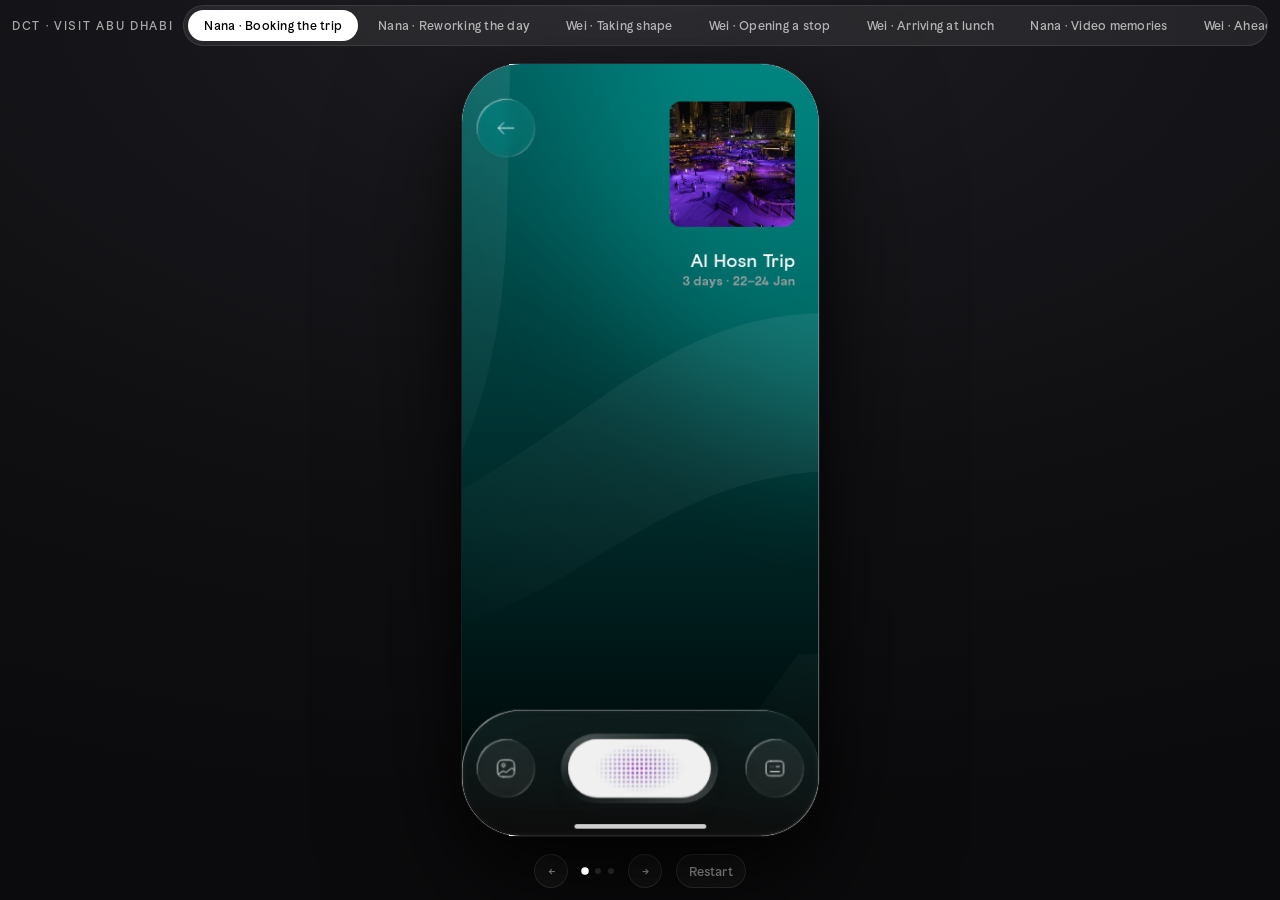
==== commit 85a22c28: "Draw the itinerary loader as Figma's sweep ring, not the arc-and-dot The newer frames draw "Loader a" ====
--- a/index.html
+++ b/index.html
@@ -5,7 +5,7 @@
   <meta name="viewport" content="width=device-width, initial-scale=1, viewport-fit=cover">
   <meta name="robots" content="noindex, nofollow">
   <title>Al Hosn Trip · DCT Companion Prototype</title>
-  <link rel="stylesheet" href="css/styles.css?v=19">
+  <link rel="stylesheet" href="css/styles.css?v=20">
 </head>
 <body>
   <!-- Liquid Glass lens filters: organic displacement of the backdrop,
@@ -413,10 +413,7 @@
 
           <div class="v2-fade"></div>
           <div class="ad-loader">
-            <span class="arc-wrap">
-              <img class="loader-arc" src="assets/loader-arc-80.svg" alt="" width="104" height="104">
-              <span class="arc-tip big"></span>
-            </span>
+            <span class="sweep-ring"></span>
             <img class="sparkle sparkle-big" src="assets/sparkle-fig-lg.svg" alt="" width="38" height="38">
             <img class="sparkle sparkle-tiny" src="assets/sparkle-fig-sm.svg" alt="" width="12" height="12">
           </div>
@@ -759,7 +756,7 @@
 
           <div class="gen-loader" data-in style="--i:3">
             <span class="gen-disc lg lg-sm"></span>
-            <span class="gen-ring"></span>
+            <span class="sweep-ring"></span>
             <img class="gen-spark spark-big" src="assets/sparkle-fig-lg.svg" alt="" width="38" height="38">
             <img class="gen-spark spark-sm" src="assets/sparkle-fig-sm.svg" alt="" width="12" height="12">
           </div>
@@ -860,12 +857,9 @@
             </button>
           </div>
 
-          <!-- the same loader the rework flow files a card with -->
+          <!-- the itinerary loader: Figma's shared sweep ring + sparkles -->
           <div class="ad-loader spa-loader">
-            <span class="arc-wrap">
-              <img class="loader-arc" src="assets/loader-arc-80.svg" alt="" width="104" height="104">
-              <span class="arc-tip big"></span>
-            </span>
+            <span class="sweep-ring"></span>
             <img class="sparkle sparkle-big" src="assets/sparkle-fig-lg.svg" alt="" width="38" height="38">
             <img class="sparkle sparkle-tiny" src="assets/sparkle-fig-sm.svg" alt="" width="12" height="12">
           </div>
@@ -900,6 +894,6 @@
     </footer>
   </div>
 
-  <script src="js/app.js?v=19"></script>
+  <script src="js/app.js?v=20"></script>
 </body>
 </html>
--- a/css/styles.css
+++ b/css/styles.css
@@ -846,6 +846,21 @@
 }
 @keyframes loader-spin { to { rotate: 360deg; } }
 
+/* Figma's "Loader anim" ring, shared by every screen that files something
+   away: a conic sweep running clear → solid white clockwise and ending
+   flat at three o'clock, masked down to an 8px band on a 104px circle.
+   (The older arc-plus-dot above belongs to the booking skeletons; this is
+   the ring the newer frames actually draw.) */
+.sweep-ring {
+  position: absolute;
+  inset: 0;
+  border-radius: 50%;
+  background: conic-gradient(from 90deg, rgba(255, 255, 255, 0) 0deg, #ffffff 360deg);
+  -webkit-mask: radial-gradient(farthest-side, transparent calc(100% - 8.4px), #000 calc(100% - 7.6px));
+  mask: radial-gradient(farthest-side, transparent calc(100% - 8.4px), #000 calc(100% - 7.6px));
+  animation: loader-spin 1.5s linear infinite;
+}
+
 .sparkle { position: absolute; animation: sparkle-pulse 1.8s ease-in-out infinite; }
 .sparkle-big { left: 25px; top: 27px; }
 .sparkle-tiny { left: 46px; top: 22px; animation-delay: 0.5s; }
@@ -2587,21 +2602,7 @@
   border-radius: 50%;
   background: rgba(255, 255, 255, 0.06);
 }
-/* the arc: a conic sweep masked down to a 4px rim, turning once a second
-   and a half — the same beat as the booking flow's skeleton loader */
-.gen-ring {
-  position: absolute;
-  inset: 0;
-  border-radius: 50%;
-  background: conic-gradient(from 90deg,
-    rgba(255, 255, 255, 0) 0deg,
-    rgba(255, 255, 255, 0.05) 30deg,
-    rgba(255, 255, 255, 0.95) 330deg,
-    rgba(255, 255, 255, 0) 360deg);
-  -webkit-mask: radial-gradient(farthest-side, transparent calc(100% - 4.4px), #000 calc(100% - 4.2px));
-  mask: radial-gradient(farthest-side, transparent calc(100% - 4.4px), #000 calc(100% - 4.2px));
-  animation: loader-spin 1.5s linear infinite;
-}
+/* the ring itself is the shared .sweep-ring — same component, same beat */
 .gen-spark {
   position: absolute;
   display: block;
@@ -3022,7 +3023,7 @@
   .s-ask.active .teal-wave-wrap,
   .gen-card,
   .gen-sheen,
-  .gen-ring,
+  .sweep-ring,
   .gen-spark,
   .spa-glow img,
   .breathe { animation: none; }
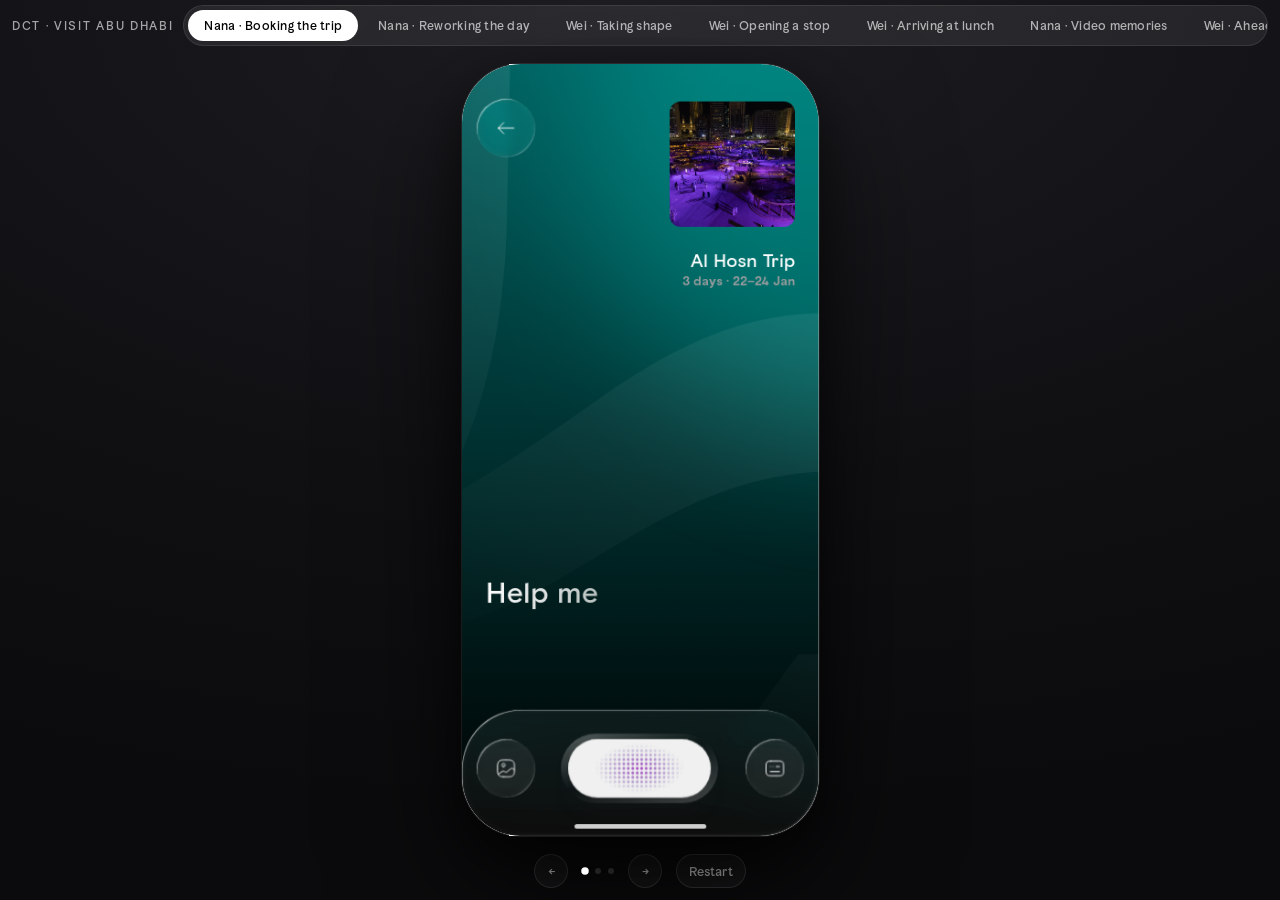
==== commit 499cbda0: "Race week: the plan is the Sprint schedule frame, to its numbers The finale now sits on 250:12912's " ====
--- a/index.html
+++ b/index.html
@@ -5,7 +5,7 @@
   <meta name="viewport" content="width=device-width, initial-scale=1, viewport-fit=cover">
   <meta name="robots" content="noindex, nofollow">
   <title>Al Hosn Trip · DCT Companion Prototype</title>
-  <link rel="stylesheet" href="css/styles.css?v=20">
+  <link rel="stylesheet" href="css/styles.css?v=29">
 </head>
 <body>
   <!-- Liquid Glass lens filters: organic displacement of the backdrop,
@@ -45,6 +45,7 @@
         <button class="flow-tab" data-flow="arrive">Wei · Arriving at lunch</button>
         <button class="flow-tab" data-flow="memories">Nana · Video memories</button>
         <button class="flow-tab" data-flow="spa">Wei · Ahead of schedule</button>
+        <button class="flow-tab" data-flow="race">Khalid · Race week</button>
       </nav>
     </header>
 
@@ -412,10 +413,11 @@
           <!-- the card itself is the shared #hero-card, riding above the screens -->
 
           <div class="v2-fade"></div>
-          <div class="ad-loader">
-            <span class="sweep-ring"></span>
-            <img class="sparkle sparkle-big" src="assets/sparkle-fig-lg.svg" alt="" width="38" height="38">
-            <img class="sparkle sparkle-tiny" src="assets/sparkle-fig-sm.svg" alt="" width="12" height="12">
+          <div class="ai-loader ad-loader">
+            <span class="loader-disc"></span>
+            <img class="loader-ring" src="assets/loader-sweep.png" alt="" width="104" height="104">
+            <img class="loader-spark spark-lg" src="assets/sparkle-fig-lg.svg" alt="" width="38" height="38">
+            <img class="loader-spark spark-sm" src="assets/sparkle-fig-sm.svg" alt="" width="12" height="12">
           </div>
           <p class="voice-answer ad-text" id="ad-text">Adding to your Itinerary</p>
           <div class="home-indicator hi-light"></div>
@@ -754,11 +756,11 @@
 
           <div class="gen-veil"></div>
 
-          <div class="gen-loader" data-in style="--i:3">
-            <span class="gen-disc lg lg-sm"></span>
-            <span class="sweep-ring"></span>
-            <img class="gen-spark spark-big" src="assets/sparkle-fig-lg.svg" alt="" width="38" height="38">
-            <img class="gen-spark spark-sm" src="assets/sparkle-fig-sm.svg" alt="" width="12" height="12">
+          <div class="ai-loader gen-loader" data-in style="--i:3">
+            <span class="loader-disc"></span>
+            <img class="loader-ring" src="assets/loader-sweep.png" alt="" width="104" height="104">
+            <img class="loader-spark spark-lg" src="assets/sparkle-fig-lg.svg" alt="" width="38" height="38">
+            <img class="loader-spark spark-sm" src="assets/sparkle-fig-sm.svg" alt="" width="12" height="12">
           </div>
           <p class="gen-text" id="gen-text" aria-live="polite">Generating Your<br aria-hidden="true">Trip Memories</p>
 
@@ -858,14 +860,252 @@
           </div>
 
           <!-- the itinerary loader: Figma's shared sweep ring + sparkles -->
-          <div class="ad-loader spa-loader">
-            <span class="sweep-ring"></span>
-            <img class="sparkle sparkle-big" src="assets/sparkle-fig-lg.svg" alt="" width="38" height="38">
-            <img class="sparkle sparkle-tiny" src="assets/sparkle-fig-sm.svg" alt="" width="12" height="12">
+          <div class="ai-loader ad-loader spa-loader">
+            <span class="loader-disc"></span>
+            <img class="loader-ring" src="assets/loader-sweep.png" alt="" width="104" height="104">
+            <img class="loader-spark spark-lg" src="assets/sparkle-fig-lg.svg" alt="" width="38" height="38">
+            <img class="loader-spark spark-sm" src="assets/sparkle-fig-sm.svg" alt="" width="12" height="12">
           </div>
           <p class="voice-answer ad-text spa-adding" id="spa-adding">Adding to your Itinerary</p>
 
           <div class="home-indicator hi-light"></div>
+        </section>
+
+        <!-- ═══════ Race-week flow · Khalid plans the Grand Prix (EAD Sprint) ═══════
+             The event page hands off to the companion for a name, a mood
+             board and a build, then hands back a plan in its own card. -->
+
+        <!-- ─── Screen · the Grand Prix event page ─── -->
+        <section class="screen s-race" data-screen="race">
+          <div class="race-scroll" id="race-scroll">
+            <div class="race-hero" data-in style="--i:0">
+              <img class="cover kenburns" src="assets/race-hero.jpg" alt="Formula 1 cars under the lights at Yas Marina Circuit">
+              <div class="race-hero-veil"></div>
+              <div class="race-topbar">
+                <span class="race-back"><img src="assets/icon-arrow-left-white.svg" alt="">Back</span>
+                <span class="race-tools">
+                  <img src="assets/icon-heart.svg" alt="" style="filter: brightness(0) invert(1)">
+                  <img src="assets/icon-share.svg" alt="" style="filter: brightness(0) invert(1)">
+                </span>
+              </div>
+              <h1 class="race-title">Formula 1 Etihad Airways Abu Dhabi Grand Prix</h1>
+              <p class="race-date"><img src="assets/icon-calendar-ead.svg" alt="">4 to 7 Dec 2026</p>
+              <div class="race-count" id="race-count" aria-label="Countdown to the race">
+                <span class="unit"><b data-u="d">60</b><small>Days</small></span><span class="colon">:</span>
+                <span class="unit"><b data-u="h">01</b><small>Hours</small></span><span class="colon">:</span>
+                <span class="unit"><b data-u="m">30</b><small>Mins</small></span><span class="colon">:</span>
+                <span class="unit"><b data-u="s">00</b><small>Secs</small></span>
+              </div>
+            </div>
+
+            <div class="race-book" data-in style="--i:1">
+              <p class="race-price"><small>From</small><span class="dirham">₯</span><b>1695</b></p>
+              <button class="ead-cta" data-action="none">Book tickets</button>
+            </div>
+
+            <article class="race-ask" data-in style="--i:2">
+              <p class="ask-brand"><img src="assets/icon-ask-sparkle.svg" alt="">Ask Abu Dhabi</p>
+              <h2 class="ask-title">Build your itinerary in three taps</h2>
+              <div class="ask-lines">
+                <p class="ask-line">We're <span class="ask-chip">a family of four</span></p>
+                <p class="ask-line">coming for <span class="ask-chip">four days</span></p>
+                <p class="ask-line">looking for <span class="ask-chip">culture and the race</span></p>
+              </div>
+              <p class="ask-note">From the ad you tapped and trips like yours. Tap any part to change it.</p>
+              <button class="ead-cta wide" id="race-build" data-action="none">Build our week</button>
+            </article>
+          </div>
+        </section>
+
+        <!-- ─── Screen · a name for the trip (246:11643) ─── -->
+        <section class="screen s-name theme-dark" data-screen="name">
+          <div class="race-field">
+            <img class="spa-streak" src="assets/spa-streak.svg" alt="" aria-hidden="true">
+            <span class="race-bloom"><img src="assets/race-glow.svg" alt="" aria-hidden="true"></span>
+          </div>
+
+          <button class="circle-btn back-btn on-dark lg lg-sm" data-action="none" aria-label="Back" data-in style="--i:0">
+            <img src="assets/icon-arrow-left-white.svg" alt="" width="24" height="24">
+          </button>
+
+          <p class="race-q" data-in style="--i:1">Let's start with a name. What are we calling this trip?</p>
+
+          <p class="voice-answer race-answer" id="name-answer" aria-live="polite">Let’s call it Race Week and I want help building it</p>
+
+          <div class="voice-bar lg" data-in style="--i:1">
+            <button class="circle-btn tool-btn tool-left lg lg-sm" data-action="none" aria-label="Gallery">
+              <img src="assets/icon-gallery.svg" alt="" width="22" height="22">
+            </button>
+            <div class="voice-pill lg" id="name-pill" data-state="idle" role="button" tabindex="0" aria-label="Talk to your companion">
+              <span class="pill-glow"></span>
+              <img class="pill-idle" src="assets/voice-pill-idle.svg" alt="" width="156" height="64">
+              <span class="pill-active">
+                <img src="assets/voice-pill-active-dots.svg" alt="" width="120" height="56">
+              </span>
+            </div>
+            <button class="circle-btn tool-btn tool-right lg lg-sm" data-action="none" aria-label="Keyboard">
+              <img src="assets/icon-keyboard.svg" alt="" width="24" height="24">
+            </button>
+          </div>
+          <div class="home-indicator hi-light"></div>
+        </section>
+
+        <!-- ─── Screen · which of these feels like your trip (246:11830) ─── -->
+        <section class="screen s-mood" data-screen="mood">
+          <img class="mood-streak" src="assets/race-mood-streak.svg" alt="" aria-hidden="true">
+
+          <div class="mood-tile tile-1"><img class="cover" src="assets/race-mosque.jpg" alt=""></div>
+          <div class="mood-tile tile-2"><img class="cover" src="assets/race-garage.jpg" alt=""></div>
+          <div class="mood-tile tile-3" data-mood="culture" data-in style="--i:1">
+            <img class="cover" src="assets/race-mosque.jpg" alt="Sheikh Zayed Grand Mosque at dusk">
+            <button class="mood-pick" data-action="none" aria-label="Pick culture">
+              <img class="ic-add" src="assets/icon-add-thin.svg" alt=""><img class="ic-check" src="assets/icon-check.svg" alt="">
+            </button>
+          </div>
+          <div class="mood-tile tile-4" data-mood="race" data-in style="--i:2">
+            <img class="cover" src="assets/race-garage.jpg" alt="A family in the Formula 1 garage">
+            <button class="mood-pick" data-action="none" aria-label="Pick the race">
+              <img class="ic-add" src="assets/icon-add-thin.svg" alt=""><img class="ic-check" src="assets/icon-check.svg" alt="">
+            </button>
+          </div>
+          <div class="mood-tile tile-5" data-mood="desert" data-in style="--i:3">
+            <img class="cover" src="assets/race-desert.jpg" alt="A dune drive">
+            <button class="mood-pick" data-action="none" aria-label="Pick the desert">
+              <img class="ic-add" src="assets/icon-add-thin.svg" alt=""><img class="ic-check" src="assets/icon-check.svg" alt="">
+            </button>
+          </div>
+          <div class="mood-tile tile-6" data-mood="art" data-in style="--i:4">
+            <img class="cover" src="assets/race-teamlab.jpg" alt="teamLab Phenomena">
+            <button class="mood-pick" data-action="none" aria-label="Pick art">
+              <img class="ic-add" src="assets/icon-add-thin.svg" alt=""><img class="ic-check" src="assets/icon-check.svg" alt="">
+            </button>
+          </div>
+
+          <div class="mood-top"></div>
+          <div class="mood-foot"></div>
+
+          <button class="circle-btn back-btn on-dark lg lg-sm" data-action="none" aria-label="Back" data-in style="--i:0">
+            <img src="assets/icon-arrow-left-white.svg" alt="" width="24" height="24">
+          </button>
+          <p class="race-q" data-in style="--i:0">Which of these feels like your kind of trip?</p>
+
+          <button class="mood-create" id="mood-create" data-action="none" data-in style="--i:5">Create</button>
+          <div class="home-indicator hi-light"></div>
+        </section>
+
+        <!-- ─── Screen · building the week (246:11859) ─── -->
+        <section class="screen s-build theme-light" data-screen="build">
+          <div class="build-tabs" data-in style="--i:0">
+            <span class="build-tab on"><span></span></span>
+            <span class="build-tab"><span></span></span>
+            <span class="build-tab"><span></span></span>
+          </div>
+
+          <article class="build-card build-1" data-in style="--i:1">
+            <img class="cover" src="assets/race-garage.jpg" alt="">
+            <div class="build-frost"></div>
+            <div class="build-rows"><span class="r1"></span><span class="r2"></span><span class="r3"></span></div>
+            <span class="build-orb"></span>
+            <div class="ai-loader build-loader">
+              <span class="loader-disc"></span>
+              <img class="loader-ring" src="assets/loader-sweep.png" alt="" width="104" height="104">
+              <img class="loader-spark spark-lg" src="assets/sparkle-fig-lg.svg" alt="" width="38" height="38">
+              <img class="loader-spark spark-sm" src="assets/sparkle-fig-sm.svg" alt="" width="12" height="12">
+            </div>
+          </article>
+
+          <article class="build-card build-2" data-in style="--i:2">
+            <img class="cover" src="assets/race-mosque.jpg" alt="">
+            <div class="build-frost"></div>
+            <div class="build-rows"><span class="r1"></span><span class="r2"></span><span class="r3"></span></div>
+            <span class="build-orb"></span>
+            <img class="build-sparks" src="assets/skel-sparkles.svg" alt="" width="52" height="56">
+          </article>
+          <div class="home-indicator hi-light"></div>
+        </section>
+
+        <!-- ─── Screen · your race week, planned — the schedule frame (250:12912) ─── -->
+        <section class="screen s-week theme-light" data-screen="week" data-day="0">
+          <div class="week-scroll" id="week-scroll">
+            <div class="week-col">
+              <div class="timeline wk-list" data-day="0">
+                <div class="tl-row" data-in style="--i:3">
+                  <div class="tl-rail"><span class="tl-dot"></span><span class="tl-time">10:00</span><span class="tl-line"></span></div>
+                  <article class="wk-card"><img class="wk-photo" src="assets/vm-hall.jpg" alt=""><div class="wk-grad"></div><p class="wk-name">Zayed National Museum</p></article>
+                </div>
+                <div class="tl-row" data-in style="--i:4">
+                  <div class="tl-rail"><span class="tl-dot"></span><span class="tl-time">14:00</span><span class="tl-line"></span></div>
+                  <article class="wk-card"><img class="wk-photo" src="assets/race-garage.jpg" alt=""><div class="wk-grad"></div><p class="wk-name">First practice, Yas Marina</p></article>
+                </div>
+                <div class="tl-row" data-in style="--i:5">
+                  <div class="tl-rail"><span class="tl-dot"></span><span class="tl-time">19:30</span></div>
+                  <article class="wk-card"><img class="wk-photo" src="assets/vm-corniche.jpg" alt=""><div class="wk-grad"></div><p class="wk-name">Dinner on Yas Bay</p></article>
+                </div>
+              </div>
+              <div class="timeline wk-list" data-day="1" hidden>
+                <div class="tl-row">
+                  <div class="tl-rail"><span class="tl-dot"></span><span class="tl-time">10:00</span><span class="tl-line"></span></div>
+                  <article class="wk-card"><img class="wk-photo" src="assets/vm-waterfront.jpg" alt=""><div class="wk-grad"></div><p class="wk-name">Yas Waterworld</p></article>
+                </div>
+                <div class="tl-row">
+                  <div class="tl-rail"><span class="tl-dot"></span><span class="tl-time">15:00</span><span class="tl-line"></span></div>
+                  <article class="wk-card"><img class="wk-photo" src="assets/sug-heritage.jpg" alt=""><div class="wk-grad"></div><p class="wk-name">Heritage Village at the Grand Prix</p></article>
+                </div>
+                <div class="tl-row">
+                  <div class="tl-rail"><span class="tl-dot"></span><span class="tl-time">17:00</span></div>
+                  <article class="wk-card"><img class="wk-photo" src="assets/race-garage.jpg" alt=""><div class="wk-grad"></div><p class="wk-name">Qualifying</p></article>
+                </div>
+              </div>
+              <div class="timeline wk-list" data-day="2" hidden>
+                <div class="tl-row">
+                  <div class="tl-rail"><span class="tl-dot"></span><span class="tl-time">13:00</span><span class="tl-line"></span></div>
+                  <article class="wk-card"><img class="wk-photo" src="assets/race-garage.jpg" alt=""><div class="wk-grad"></div><p class="wk-name">Race day at Yas Marina</p></article>
+                </div>
+                <div class="tl-row">
+                  <div class="tl-rail"><span class="tl-dot"></span><span class="tl-time">20:30</span></div>
+                  <article class="wk-card"><img class="wk-photo" src="assets/race-mosque.jpg" alt=""><div class="wk-grad"></div><p class="wk-name">Grand Mosque after dark</p></article>
+                </div>
+              </div>
+              <div class="timeline wk-list" data-day="3" hidden>
+                <div class="tl-row">
+                  <div class="tl-rail"><span class="tl-dot"></span><span class="tl-time">09:30</span><span class="tl-line"></span></div>
+                  <article class="wk-card"><img class="wk-photo" src="assets/tl-louvre.jpg" alt=""><div class="wk-grad"></div><p class="wk-name">Louvre Abu Dhabi</p></article>
+                </div>
+                <div class="tl-row">
+                  <div class="tl-rail"><span class="tl-dot"></span><span class="tl-time">14:00</span></div>
+                  <article class="wk-card"><img class="wk-photo" src="assets/flight.jpg" alt=""><div class="wk-grad"></div><p class="wk-name">Home, via the airport</p></article>
+                </div>
+              </div>
+            </div>
+          </div>
+
+          <!-- fixed chrome, straight off the frame: the day tabs at 138, Khalid at the top right -->
+          <span class="wk-avatar" data-in style="--i:0"><img src="assets/avatar-khalid.svg" alt="Khalid"></span>
+          <nav class="day-tabs lg wk-tabs" id="week-days" aria-label="Race week days" data-in style="--i:1">
+            <span class="tab-glider wk-glider" aria-hidden="true"></span>
+            <button class="day-tab week-day active" data-day="0">Fri 4</button>
+            <button class="day-tab week-day" data-day="1">Sat 5</button>
+            <button class="day-tab week-day" data-day="2">Sun 6</button>
+            <button class="day-tab week-day" data-day="3">Mon 7</button>
+          </nav>
+
+          <!-- the white pill the reference floats over the list — here, the cold user's next step -->
+          <button class="wk-pill" id="week-save" data-action="none" data-in style="--i:6">
+            <img src="assets/icon-ask-sparkle.svg" alt="" width="22" height="22">Save by email
+          </button>
+
+          <div class="week-fade"></div>
+          <div class="trip-bar bar-light lg week-bar" data-in style="--i:2">
+            <span class="trip-thumb"><img src="assets/race-garage.jpg" alt=""></span>
+            <div class="trip-details">
+              <p class="tb-name dark-text">Race Week</p>
+              <p class="tb-duration grey-text">4 days · 4–7 Dec</p>
+            </div>
+            <button class="orb lg lg-sm orb-on-light" data-action="none" aria-label="Ask companion">
+              <img src="assets/orb-dots-figma.svg" alt="" width="48" height="48">
+            </button>
+          </div>
+          <div class="home-indicator hi-dark"></div>
         </section>
 
         <!-- ── the reworked card, shared across steps 6→8 ──
@@ -894,6 +1134,6 @@
     </footer>
   </div>
 
-  <script src="js/app.js?v=20"></script>
+  <script src="js/app.js?v=24"></script>
 </body>
 </html>
--- a/css/styles.css
+++ b/css/styles.css
@@ -846,20 +846,48 @@
 }
 @keyframes loader-spin { to { rotate: 360deg; } }
 
-/* Figma's "Loader anim" ring, shared by every screen that files something
-   away: a conic sweep running clear → solid white clockwise and ending
-   flat at three o'clock, masked down to an 8px band on a 104px circle.
-   (The older arc-plus-dot above belongs to the booking skeletons; this is
-   the ring the newer frames actually draw.) */
-.sweep-ring {
+
+/* ── The AI loader: one component wherever the companion is working ──
+   Rebuilt on primitives that cannot fail to paint. The sweep used to be a
+   conic-gradient clipped by a mask with calc() in it — three features that
+   all have to work together, and where the mask resolving to nothing takes
+   the whole ring with it. It is now a baked PNG: an image either loads or
+   it does not, and this one does. The puck underneath carries the contrast
+   so the white ring reads on a bright photo as well as on a dark field. */
+.ai-loader {
+  position: absolute;
+  width: 104px;
+  height: 104px;
+}
+.loader-disc {
   position: absolute;
   inset: 0;
   border-radius: 50%;
-  background: conic-gradient(from 90deg, rgba(255, 255, 255, 0) 0deg, #ffffff 360deg);
-  -webkit-mask: radial-gradient(farthest-side, transparent calc(100% - 8.4px), #000 calc(100% - 7.6px));
-  mask: radial-gradient(farthest-side, transparent calc(100% - 8.4px), #000 calc(100% - 7.6px));
+  background: rgba(24, 8, 28, 0.46);
+  box-shadow: 0 0 26px 12px rgba(24, 8, 28, 0.26);
+  /* a plain blur — no SVG filter reference, which Safari drops */
+  -webkit-backdrop-filter: blur(6px) saturate(1.2);
+  backdrop-filter: blur(6px) saturate(1.2);
+}
+.loader-ring {
+  position: absolute;
+  inset: 0;
+  display: block;
+  width: 100%;
+  height: 100%;
   animation: loader-spin 1.5s linear infinite;
 }
+.loader-spark {
+  position: absolute;
+  display: block;
+  /* a light glow for dark ground and a dark one for bright ground, so the
+     sparkles never disappear into the backdrop either */
+  filter: drop-shadow(0 0 10px rgba(255, 255, 255, 0.5))
+          drop-shadow(0 1px 4px rgba(24, 8, 28, 0.55));
+  animation: sparkle-pulse 2.4s ease-in-out infinite;
+}
+.loader-spark.spark-lg { left: 32px; top: 36px; }
+.loader-spark.spark-sm { left: 60px; top: 30px; animation-delay: 0.5s; }
 
 .sparkle { position: absolute; animation: sparkle-pulse 1.8s ease-in-out infinite; }
 .sparkle-big { left: 25px; top: 27px; }
@@ -1490,16 +1518,8 @@
 
 /* ── Adding to your itinerary (frame 6) ── */
 
-.ad-loader {
-  position: absolute;
-  left: 143px;
-  top: 586px;
-  width: 104px;
-  height: 104px;
-}
-.ad-loader .sparkle-big { left: 32px; top: 36px; }
-.ad-loader .sparkle-tiny { left: 60px; top: 30px; }
-.arc-tip.big { width: 9px; height: 9px; margin-top: -4.5px; }
+/* placement only — the loader itself is the shared .ai-loader */
+.ad-loader { left: 143px; top: 586px; }
 
 .ad-text {
   left: 22px;
@@ -2587,29 +2607,13 @@
   z-index: 3;
 }
 
+/* placement only — the loader itself is the shared .ai-loader */
 .gen-loader {
-  position: absolute;
   left: 50%;
   top: 547px;
-  width: 104px;
-  height: 104px;
   z-index: 4;
   transform: translateX(-50%);
 }
-.gen-disc {
-  position: absolute;
-  inset: 0;
-  border-radius: 50%;
-  background: rgba(255, 255, 255, 0.06);
-}
-/* the ring itself is the shared .sweep-ring — same component, same beat */
-.gen-spark {
-  position: absolute;
-  display: block;
-  filter: drop-shadow(0 0 10px rgba(255, 255, 255, 0.5));
-}
-.spark-big { left: 32px; top: 36px; animation: sparkle-pulse 2.4s ease-in-out infinite; }
-.spark-sm { left: 60px; top: 30px; animation: sparkle-pulse 2.4s ease-in-out infinite 0.5s; }
 
 .gen-text {
   position: absolute;
@@ -2981,6 +2985,576 @@
 
 .s-spa[data-state="adding"] .spa-loader,
 .s-spa[data-state="adding"] .spa-adding { opacity: 1; transition-delay: 0.35s; }
+
+/* ═══════════ Race-week flow · Khalid, a cold user, plans the Grand Prix (EAD Sprint) ═══════════
+   The Experience Abu Dhabi event page hands off to the companion — a
+   name, a mood board, a build — and hands back a plan in its own light
+   card. Page and plan wear EAD's mint-and-teal; the three beats between
+   them wear the companion's teal field, as the Sprint frames draw them. */
+
+:root {
+  --ead-mint: #eaf6f4;
+  --ead-teal: #00605f;
+  --ead-teal-soft: rgba(0, 96, 95, 0.32);
+  --ead-ink: #1c1c1c;
+  --ead-muted: #6b7273;
+  --ead-line: #e6e6e6;
+}
+
+/* ── Screen · the event page (from the supplied render) ── */
+
+.s-race { background: #ffffff; }
+
+.race-scroll {
+  position: absolute;
+  inset: 0;
+  overflow-y: auto;
+  overflow-x: hidden;
+  overscroll-behavior: contain;
+  scrollbar-width: none;
+}
+.race-scroll::-webkit-scrollbar { display: none; }
+
+.race-hero {
+  position: relative;
+  width: 390px;
+  height: 392px;
+  overflow: hidden;
+  background: #0d1a2a;
+}
+.race-hero .cover { object-position: 62% center; }
+.race-hero-veil {
+  position: absolute;
+  inset: 0;
+  background: linear-gradient(to bottom, rgba(0, 0, 0, 0.28) 0%, rgba(0, 0, 0, 0) 32%, rgba(0, 0, 0, 0.55) 100%);
+}
+.race-topbar {
+  position: absolute;
+  left: 26px;
+  right: 26px;
+  top: 40px;
+  height: 28px;
+  display: flex;
+  align-items: center;
+  justify-content: space-between;
+  color: var(--white);
+}
+.race-back {
+  display: flex;
+  align-items: center;
+  gap: 6px;
+  font-size: 15px;
+  font-weight: 700;
+  letter-spacing: 0.04em;
+  text-transform: uppercase;
+}
+.race-back img { display: block; width: 18px; height: 18px; }
+.race-tools { display: flex; gap: 22px; }
+.race-tools img { display: block; width: 24px; height: 24px; }
+
+.race-title {
+  position: absolute;
+  left: 26px;
+  top: 148px;
+  width: 330px;
+  font-size: 32px;
+  font-weight: 500;
+  line-height: 1.18;
+  color: var(--white);
+}
+.race-date {
+  position: absolute;
+  left: 26px;
+  top: 262px;
+  display: flex;
+  align-items: center;
+  gap: 8px;
+  font-size: 18px;
+  font-weight: 500;
+  color: var(--white);
+}
+.race-date img { display: block; width: 18px; height: 20px; filter: brightness(0) invert(1); }
+
+/* a real countdown to lights-out, ticking on the page */
+.race-count {
+  position: absolute;
+  left: 26px;
+  top: 292px;
+  width: 338px;
+  height: 78px;
+  border-radius: 12px;
+  background: rgba(0, 0, 0, 0.42);
+  display: flex;
+  align-items: center;
+  justify-content: space-evenly;
+  color: var(--white);
+}
+.race-count .unit { display: flex; flex-direction: column; align-items: center; gap: 2px; min-width: 48px; }
+.race-count b { font-size: 24px; font-weight: 700; line-height: 1; font-variant-numeric: tabular-nums; }
+.race-count small { font-size: 11px; font-weight: 500; letter-spacing: 0.04em; text-transform: uppercase; }
+.race-count .colon { font-size: 20px; font-weight: 700; opacity: 0.8; margin-top: -14px; }
+
+.race-book {
+  height: 94px;
+  padding: 0 26px;
+  background: #f5f5f5;
+  display: flex;
+  align-items: center;
+  justify-content: space-between;
+}
+.race-price { display: flex; align-items: baseline; gap: 8px; color: var(--ead-ink); }
+.race-price small { font-size: 12px; font-weight: 500; color: var(--ead-muted); }
+.race-price b { font-size: 24px; font-weight: 700; }
+.race-price .dirham { font-size: 19px; font-weight: 700; margin-right: -4px; }
+
+/* EAD's pill CTA: a solid teal tablet inside a soft teal halo */
+.ead-cta {
+  position: relative;
+  height: 48px;
+  padding: 0 28px;
+  border: 0;
+  border-radius: 100px;
+  background: var(--ead-teal);
+  color: var(--white);
+  font-family: inherit;
+  font-size: 14px;
+  font-weight: 700;
+  letter-spacing: 0.06em;
+  text-transform: uppercase;
+  display: inline-flex;
+  align-items: center;
+  justify-content: center;
+  gap: 10px;
+  cursor: pointer;
+  box-shadow: 0 0 0 4px rgba(0, 96, 95, 0.28);
+  transition: transform 0.18s var(--ease-out), box-shadow 0.18s var(--ease-out);
+}
+.ead-cta::after {
+  content: "";
+  width: 7px;
+  height: 7px;
+  border-right: 2px solid currentColor;
+  border-top: 2px solid currentColor;
+  rotate: 45deg;
+  margin-top: 1px;
+}
+.ead-cta:active, .ead-cta.pressed { transform: scale(0.97); box-shadow: 0 0 0 6px rgba(0, 96, 95, 0.22); }
+.ead-cta.ghost {
+  background: var(--white);
+  color: var(--ead-teal);
+  box-shadow: 0 0 0 4px rgba(0, 96, 95, 0.16), inset 0 0 0 1.5px rgba(0, 96, 95, 0.4);
+}
+.ead-cta.wide { width: 100%; }
+
+/* the Ask Abu Dhabi card: three taps, prefilled from the ad Khalid came in on */
+.race-ask {
+  margin: 24px 26px 28px;
+  padding: 24px;
+  border-radius: 20px;
+  background: var(--ead-mint);
+}
+.ask-brand {
+  display: flex;
+  align-items: center;
+  gap: 8px;
+  font-size: 15px;
+  font-weight: 500;
+  color: var(--ead-teal);
+}
+.ask-brand img { display: block; width: 20px; height: 20px; }
+.ask-title {
+  margin-top: 18px;
+  font-size: 26px;
+  font-weight: 500;
+  line-height: 1.22;
+  color: var(--ead-ink);
+}
+.ask-lines {
+  margin-top: 22px;
+  display: flex;
+  flex-direction: column;
+  gap: 12px;
+  font-size: 22px;
+  font-weight: 400;
+  line-height: 1.3;
+  color: var(--ead-ink);
+}
+.ask-line { display: flex; align-items: center; flex-wrap: wrap; gap: 10px 12px; }
+.ask-chip {
+  display: inline-flex;
+  align-items: center;
+  gap: 10px;
+  height: 46px;
+  padding: 0 18px;
+  border-radius: 100px;
+  border: 1.5px solid rgba(0, 96, 95, 0.55);
+  background: rgba(255, 255, 255, 0.85);
+  color: var(--ead-teal);
+  font-size: 20px;
+  font-weight: 500;
+  white-space: nowrap;
+}
+.ask-chip::after {
+  content: "";
+  width: 7px;
+  height: 7px;
+  border-right: 1.5px solid currentColor;
+  border-bottom: 1.5px solid currentColor;
+  rotate: 45deg;
+  margin-top: -4px;
+}
+.ask-note {
+  margin-top: 18px;
+  font-size: 13.5px;
+  line-height: 1.45;
+  color: var(--ead-muted);
+}
+.race-ask .ead-cta { margin-top: 24px; }
+
+/* ── Screen · a name (Sprint 246:11643) ── */
+
+/* the companion's teal field: EAD's teal falling to black, the same streak
+   as the spa field, and a cyan bloom high on the right */
+.race-field {
+  position: absolute;
+  inset: 0;
+  overflow: hidden;
+  background: linear-gradient(180deg, var(--ead-teal) 0%, #000000 100%);
+}
+.race-field .spa-streak { opacity: 1; }
+.race-bloom {
+  position: absolute;
+  left: 145px;
+  top: -211px;
+  width: 599px;
+  height: 599px;
+  pointer-events: none;
+}
+.race-bloom img {
+  position: absolute;
+  inset: -180px;
+  width: 959px;
+  height: 959px;
+  animation: spa-glow-drift 16s ease-in-out infinite alternate;
+}
+
+.race-q {
+  position: absolute;
+  left: 16px;
+  top: 134px;
+  width: 323px;
+  font-size: 32px;
+  font-weight: 500;
+  line-height: 1.15;
+  color: var(--white);
+}
+.race-answer { left: 16px; top: 563px; width: 327px; }
+
+/* ── Screen · the mood board (Sprint 246:11830) ── */
+
+.s-mood { background: #000; }
+.mood-streak {
+  position: absolute;
+  left: -246.5px;
+  top: 491.5px;
+  width: 1427px;
+  height: 559px;
+  translate: -50% -50%;
+  opacity: 0.1;
+  pointer-events: none;
+}
+
+/* two columns of 191 × 300 tiles, the right one dropped 41px so the rows
+   never line up — the top row peeks in from above the fold */
+.mood-tile {
+  position: absolute;
+  width: 191px;
+  height: 300px;
+  overflow: hidden;
+  background: #16181a;
+}
+.mood-tile .cover { transition: scale 0.9s var(--ease-out), filter 0.6s ease; }
+.mood-tile.picked .cover { scale: 1.06; }
+.mood-tile.dim .cover { filter: brightness(0.55); }
+.tile-1 { left: 0;     top: -115px; }
+.tile-2 { left: 199px; top: -74px;  }
+.tile-3 { left: 0;     top: 193px;  }
+.tile-4 { left: 199px; top: 234px;  }
+.tile-5 { left: 0;     top: 501px;  }
+.tile-6 { left: 199px; top: 542px;  }
+
+/* the pick: a glass plus that turns into a solid white tick */
+.mood-pick {
+  position: absolute;
+  right: 8px;
+  bottom: 8px;
+  width: 56px;
+  height: 56px;
+  border-radius: 50%;
+  border: 0;
+  padding: 0;
+  display: grid;
+  place-items: center;
+  cursor: pointer;
+  background: rgba(255, 255, 255, 0.02);
+  box-shadow: 0 17px 18.7px rgba(41, 38, 47, 0.1);
+  transition: background 0.35s var(--ease-out), scale 0.35s cubic-bezier(0.34, 1.56, 0.64, 1);
+}
+.mood-pick img { display: block; width: 24px; height: 24px; position: absolute; transition: opacity 0.25s ease, scale 0.35s cubic-bezier(0.34, 1.56, 0.64, 1); }
+.mood-pick .ic-add { opacity: 1; }
+.mood-pick .ic-check { opacity: 0; scale: 0.6; }
+.mood-tile.picked .mood-pick { background: #f0f0f0; filter: drop-shadow(0 17px 9.35px rgba(41, 38, 47, 0.1)); }
+.mood-tile.picked .ic-add { opacity: 0; scale: 0.6; }
+.mood-tile.picked .ic-check { opacity: 1; scale: 1; }
+.mood-pick.pressed { scale: 0.9; }
+
+/* scrims: the top row goes dark so the question reads, the foot dims for the CTA */
+.mood-top {
+  position: absolute;
+  left: 0;
+  top: 0;
+  width: 391px;
+  height: 279px;
+  background: linear-gradient(to bottom, #000 0%, rgba(0, 0, 0, 0) 100%);
+  -webkit-backdrop-filter: blur(24px);
+  backdrop-filter: blur(24px);
+  -webkit-mask-image: linear-gradient(to bottom, #000 40%, transparent);
+  mask-image: linear-gradient(to bottom, #000 40%, transparent);
+  pointer-events: none;
+}
+.mood-foot {
+  position: absolute;
+  left: 0;
+  top: 693px;
+  width: 390px;
+  height: 151px;
+  background: linear-gradient(to bottom, rgba(0, 0, 0, 0) 0%, rgba(0, 0, 0, 0.6) 100%);
+  -webkit-backdrop-filter: blur(16px);
+  backdrop-filter: blur(16px);
+  -webkit-mask-image: linear-gradient(to bottom, transparent, #000 45%);
+  mask-image: linear-gradient(to bottom, transparent, #000 45%);
+  pointer-events: none;
+}
+.mood-create {
+  position: absolute;
+  left: 143px;
+  top: 681px;
+  width: 104px;
+  height: 104px;
+  border: 0;
+  border-radius: 50%;
+  background: var(--white);
+  color: var(--black);
+  font-family: inherit;
+  font-size: 18px;
+  font-weight: 500;
+  cursor: pointer;
+  filter: drop-shadow(0 17px 9.35px rgba(41, 38, 47, 0.1));
+  transition: scale 0.3s cubic-bezier(0.34, 1.56, 0.64, 1);
+}
+.mood-create.pressed, .mood-create:active { scale: 0.93; }
+
+/* ── Screen · building (Sprint 246:11859) ── */
+
+.s-build { background: var(--bg-light); }
+
+.build-tabs {
+  position: absolute;
+  left: 47px;
+  top: 64px;
+  width: 296px;
+  height: 64px;
+  padding: 4px;
+  border-radius: 100px;
+  background: rgba(255, 255, 255, 0.6);
+  display: flex;
+  gap: 4px;
+}
+.build-tab {
+  flex: 1;
+  border-radius: 100px;
+  display: grid;
+  place-items: center;
+}
+.build-tab.on { background: var(--white); border: 1px solid var(--white); filter: drop-shadow(0 12px 9.5px rgba(41, 38, 47, 0.06)); }
+.build-tab span { display: block; height: 22px; border-radius: 6px; background: var(--grey-5); animation: skel-shimmer 1.6s ease-in-out infinite; opacity: 1; }
+.build-tab.on span { background: var(--grey-3); width: 45px; }
+.build-tab:nth-child(2) span { width: 48px; animation-delay: 0.15s; }
+.build-tab:nth-child(3) span { width: 49px; animation-delay: 0.3s; }
+
+.build-card {
+  position: absolute;
+  left: 16px;
+  width: 358px;
+  height: 486px;
+  border-radius: 16px;
+  overflow: hidden;
+  background: var(--brand-royal);
+  padding: 16px;
+}
+.build-1 { top: 169px; }
+.build-2 { top: 667px; }
+.build-card .cover { filter: blur(30px) saturate(1.05); transform: scale(1.08); }
+.build-frost {
+  position: absolute;
+  inset: 0;
+  background: linear-gradient(to bottom, rgba(255, 255, 255, 0), rgba(255, 255, 255, 0.2));
+}
+.build-rows {
+  position: absolute;
+  left: 16px;
+  top: 16px;
+  width: 238px;
+  display: flex;
+  flex-direction: column;
+  gap: 8px;
+}
+.build-rows span { display: block; border-radius: 12px; background: var(--white); opacity: 0.2; animation: skel-shimmer 1.6s ease-in-out infinite; }
+.build-rows .r1 { width: 49px; height: 22px; }
+.build-rows .r2 { width: 100%; height: 32px; animation-delay: 0.15s; }
+.build-rows .r3 { width: 125px; height: 32px; animation-delay: 0.3s; }
+.build-orb {
+  position: absolute;
+  right: 16px;
+  top: 16px;
+  width: 56px;
+  height: 56px;
+  border-radius: 50%;
+  background: rgba(255, 255, 255, 0.12);
+  animation: skel-shimmer 1.6s ease-in-out infinite;
+  opacity: 1;
+}
+.build-loader { left: 135px; top: 208px; }
+.build-sparks {
+  position: absolute;
+  left: 153px;
+  top: 215px;
+  width: 52px;
+  height: 56px;
+  animation: sparkle-pulse 2.4s ease-in-out infinite 0.6s;
+}
+
+/* the sentence under the work, same voice as the other builds */
+.build-text { left: 22px; top: 0; width: 345px; text-align: center; }
+
+/* ── Screen · your race week, planned — the schedule frame (250:12912) ──
+   The plan the companion hands back is the Sprint's schedule screen, laid
+   out to its numbers: the day selector centred at 138, the time rail and
+   310 × 138 photo cards from 239, the stop's name set large at the head of
+   each card, and the trip bar under a white blur. The white pill floating
+   over the list is the reference's own; here it is Save by email, because
+   Khalid has no account yet. */
+
+.s-week { background: var(--bg-light); }
+.week-scroll {
+  position: absolute;
+  inset: 0;
+  overflow-y: auto;
+  overflow-x: hidden;
+  padding: 239px 16px 190px;
+  overscroll-behavior: contain;
+  scrollbar-width: none;
+}
+.week-scroll::-webkit-scrollbar { display: none; }
+.week-col { display: flex; flex-direction: column; align-items: flex-start; width: 361px; }
+
+/* the day tabs are the shared component; four days, so four tabs of 72 */
+.wk-tabs { z-index: 5; }
+.wk-glider { width: 72px; }
+.wk-tabs .day-tab { font-size: 16px; }
+.s-week[data-day="1"] .wk-glider { translate: calc(4px + 76px) 0; }
+.s-week[data-day="2"] .wk-glider { translate: calc(4px + 152px) 0; }
+.s-week[data-day="3"] .wk-glider { translate: calc(4px + 228px) 0; }
+
+.wk-avatar {
+  position: absolute;
+  left: 278px;
+  top: 42px;
+  width: 72px;
+  height: 72px;
+  border-radius: 50%;
+  overflow: hidden;
+  box-shadow: 0 4px 64px rgba(41, 38, 47, 0.26);
+  z-index: 5;
+}
+.wk-avatar img { width: 100%; height: 100%; object-fit: cover; display: block; }
+
+.wk-list { margin-top: 0; width: 361px; gap: 0; }
+.wk-list[hidden] { display: none; }
+.wk-list .tl-row { gap: 10px; }
+.wk-list .tl-rail { height: 150px; }
+/* a day switched to by hand still arrives, row by row */
+.wk-list.arrive .tl-row { animation: rise-in 0.7s cubic-bezier(0.22, 1, 0.36, 1) both; }
+.wk-list.arrive .tl-row:nth-child(2) { animation-delay: 90ms; }
+.wk-list.arrive .tl-row:nth-child(3) { animation-delay: 180ms; }
+
+.wk-card {
+  position: relative;
+  flex: 0 0 310px;
+  height: 138px;
+  border-radius: 16px;
+  overflow: hidden;
+  background: var(--brand-royal);
+  padding: 16px;
+}
+.wk-photo { position: absolute; inset: 0; width: 100%; height: 100%; object-fit: cover; }
+/* the frame darkens the head of the photo, where the name sits */
+.wk-grad {
+  position: absolute;
+  inset: 0;
+  background: linear-gradient(to bottom, rgba(0, 0, 0, 0.6) 16%, rgba(0, 0, 0, 0) 45%);
+}
+.wk-name {
+  position: relative;
+  font-size: 32px;
+  font-weight: 500;
+  line-height: 1.2;
+  color: var(--white);
+}
+
+/* the floating pill: 191 × 42, white, radius 10, its icon and a bold label */
+.wk-pill {
+  position: absolute;
+  left: 50%;
+  top: 588px;
+  z-index: 6;
+  height: 42px;
+  padding: 0 14px 0 10px;
+  border: 0;
+  border-radius: 10px;
+  background: var(--white);
+  color: var(--black);
+  font-family: inherit;
+  font-size: 20px;
+  font-weight: 700;
+  line-height: 1.2;
+  display: inline-flex;
+  align-items: center;
+  gap: 8px;
+  cursor: pointer;
+  box-shadow: 0 4px 16px rgba(41, 38, 47, 0.2);
+  transform: translateX(-50%);
+  transition: transform 0.18s var(--ease-out);
+}
+.wk-pill img { display: block; }
+.wk-pill:active, .wk-pill.pressed { transform: translateX(-50%) scale(0.96); }
+
+/* the list dissolves into the bar, as the frame does (173px, white, blur 40) */
+.week-fade {
+  position: absolute;
+  left: 0;
+  bottom: 0;
+  width: 100%;
+  height: 173px;
+  background: linear-gradient(to bottom, rgba(255, 255, 255, 0) 0%, #ffffff 100%);
+  -webkit-backdrop-filter: blur(20px);
+  backdrop-filter: blur(20px);
+  -webkit-mask-image: linear-gradient(to bottom, transparent, #000 55%);
+  mask-image: linear-gradient(to bottom, transparent, #000 55%);
+  pointer-events: none;
+  z-index: 4;
+}
+.week-bar { z-index: 6; }
 
 /* ─────────────────────── Mobile (real device) ─────────────────────── */
 
@@ -3023,14 +3597,17 @@
   .s-ask.active .teal-wave-wrap,
   .gen-card,
   .gen-sheen,
-  .sweep-ring,
-  .gen-spark,
+  .loader-ring,
+  .loader-spark,
   .spa-glow img,
+  .race-bloom img,
+  .build-tab span, .build-rows span, .build-orb, .build-sparks,
   .breathe { animation: none; }
   .spa-field, .spa-wash, .spa-card, .spa-chips, .spa-details, .spa-meta,
   .spa-note, .spa-add, .spa-bar, .spa-back,
   .spa-grad-foot, .spa-grad-head,
-  .spa-loader, .spa-adding { transition-duration: 1ms; }
+  .spa-loader, .spa-adding,
+  .mood-tile .cover, .mood-pick, .mood-pick img { transition-duration: 1ms; }
   .vm-sheet, .vm-prompt, .vm-gen, .vm-collage, .vm-bar,
   .vm-prompt .w { transition-duration: 1ms; }
   .teal-glow-wrap { transition-duration: 1ms; }
